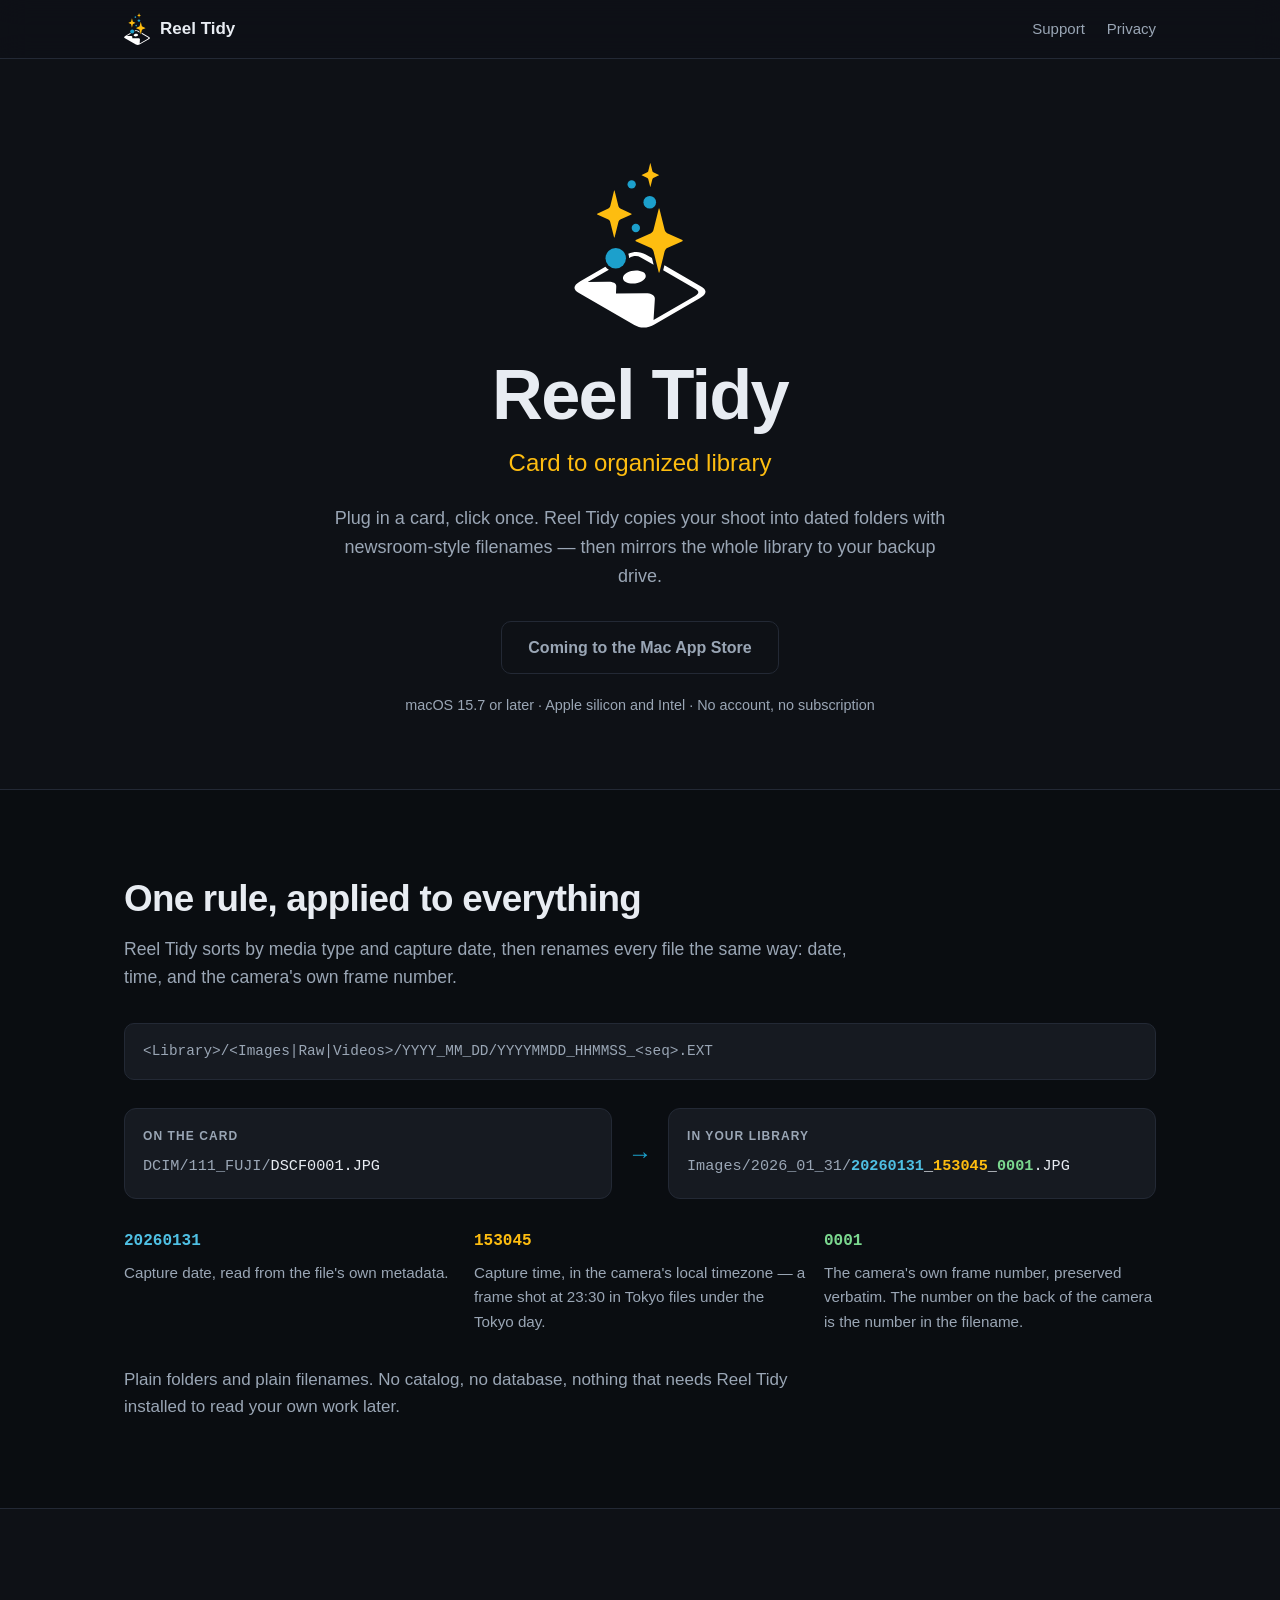
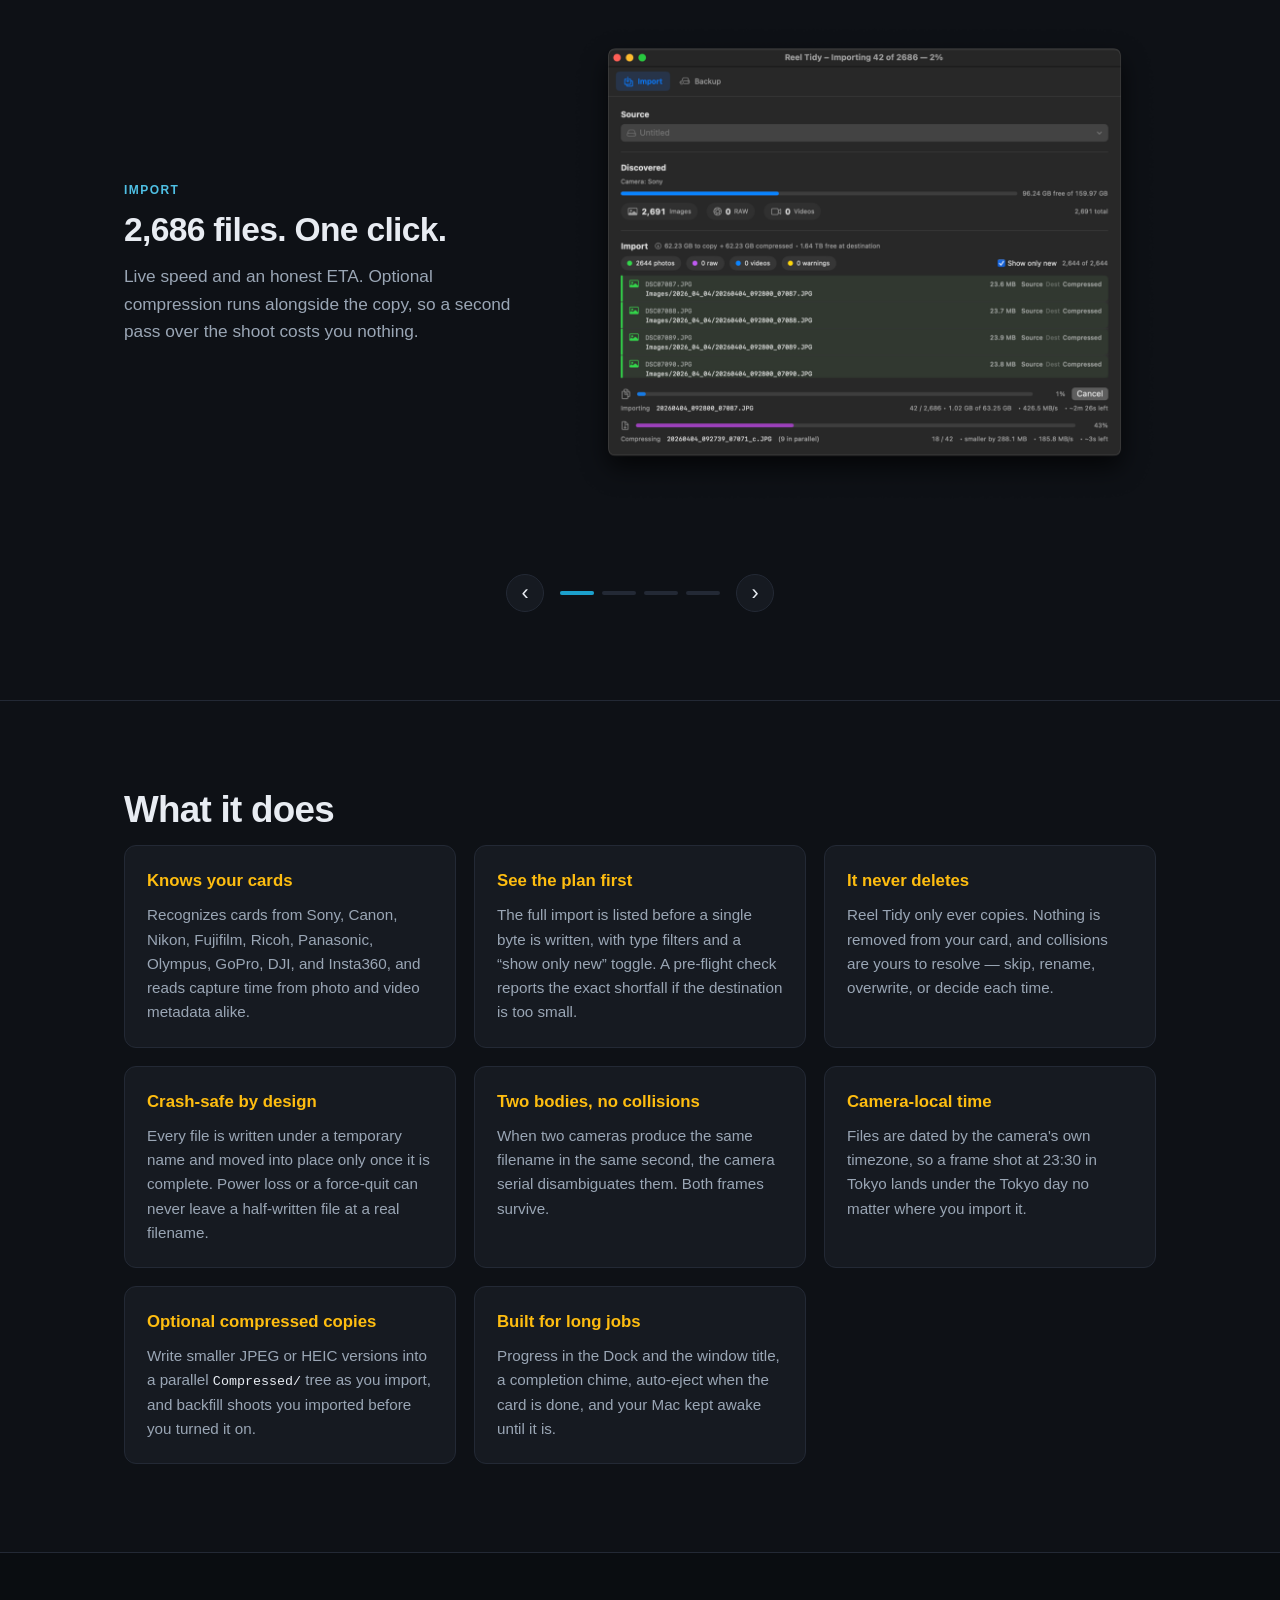
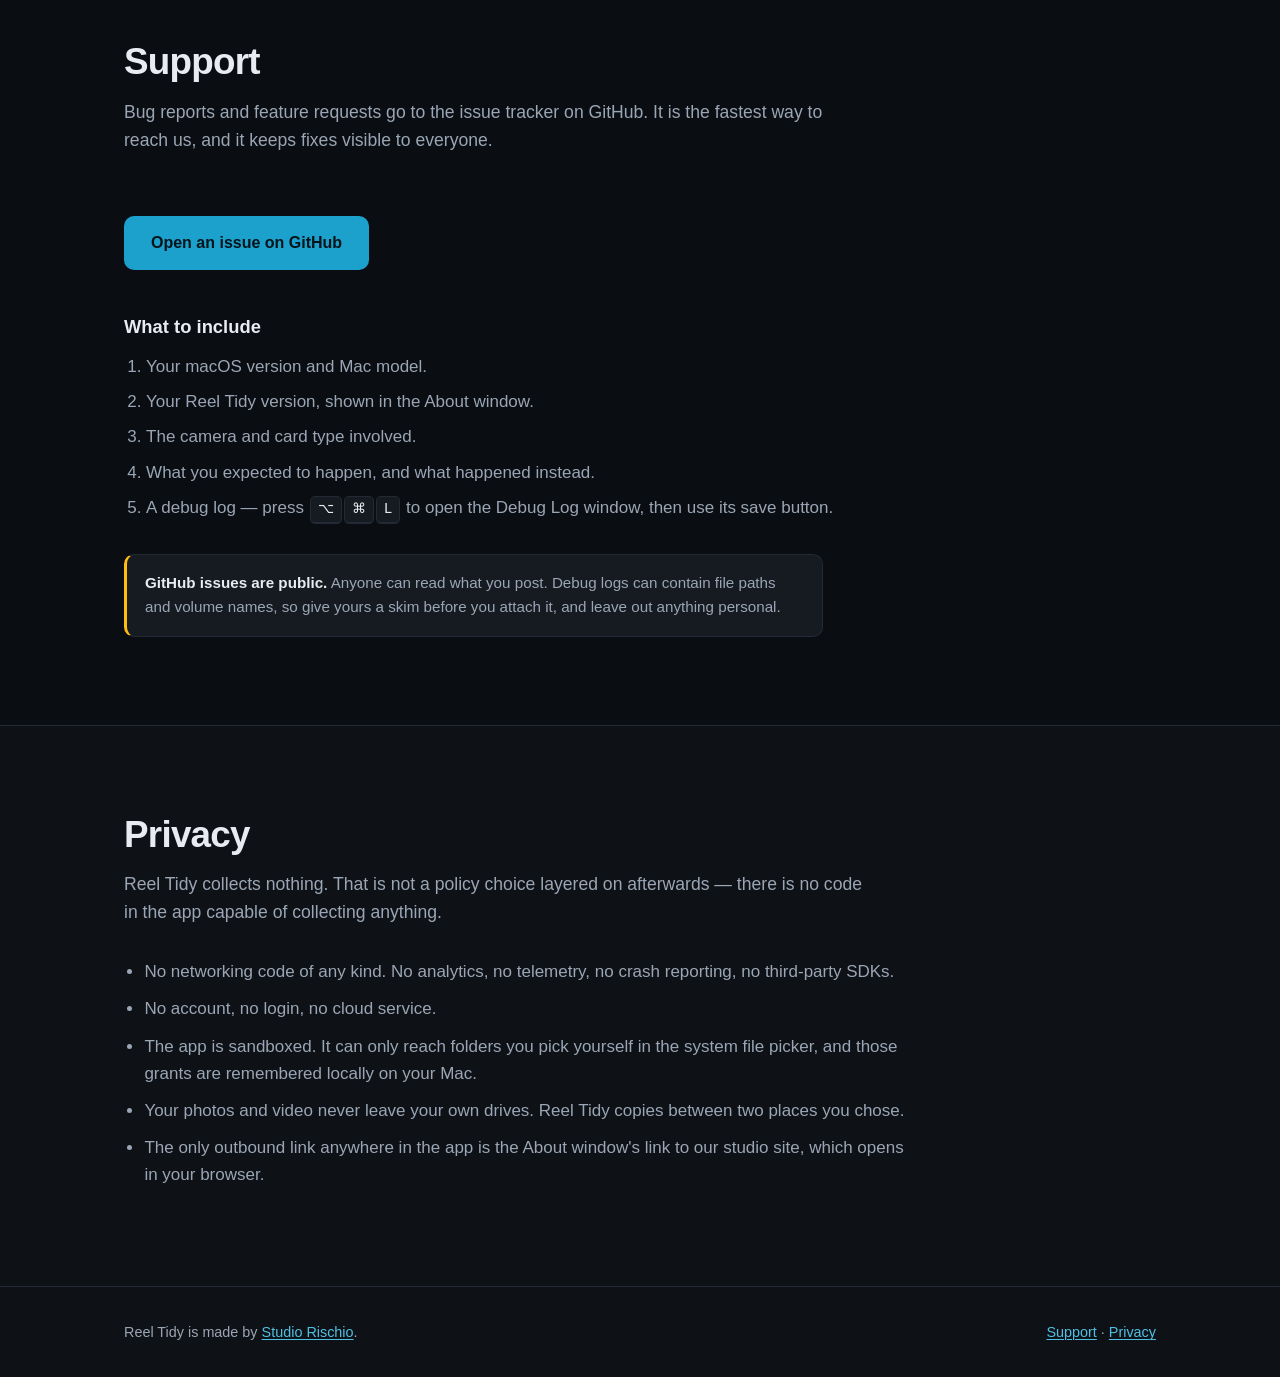
==== index.html @ 6b836a35 "init" ====
<!DOCTYPE html>
<html lang="en">
<head>
<meta charset="utf-8">
<meta name="viewport" content="width=device-width, initial-scale=1">
<meta name="color-scheme" content="dark">
<title>Reel Tidy — Card to organized library</title>
<meta name="description" content="Reel Tidy is a focused macOS importer for photographers and videographers. Plug in a card, click once, and your shoot lands in dated folders with newsroom-style filenames.">
<link rel="icon" href="assets/ReelTidy.svg" type="image/svg+xml">
<link rel="stylesheet" href="styles.css">
</head>
<body>

<a class="skip-link" href="#main">Skip to content</a>

<header class="site-header">
  <div class="wrap site-header__inner">
    <a class="brand" href="#main">
      <img class="brand__mark" src="assets/ReelTidy.svg" alt="" width="32" height="40">
      <span class="brand__name">Reel Tidy</span>
    </a>
    <nav aria-label="Primary">
      <a href="#support">Support</a>
      <a href="#privacy">Privacy</a>
    </nav>
  </div>
</header>

<main id="main">

  <section class="hero">
    <div class="wrap hero__inner">
      <img class="hero__mark" src="assets/ReelTidy.svg" alt="Reel Tidy app icon" width="132" height="165">
      <h1 class="hero__title">Reel Tidy</h1>
      <p class="hero__tagline">Card to organized library</p>
      <p class="hero__lede">
        Plug in a card, click once. Reel Tidy copies your shoot into dated folders with
        newsroom-style filenames — then mirrors the whole library to your backup drive.
      </p>

      <!-- TODO: app is not published yet. When the App Store URL is confirmed, replace this
           span with <a class="btn btn--primary" href="…">Download on the Mac App Store</a>. -->
      <p class="btn btn--pending" role="note">Coming to the Mac App Store</p>

      <p class="hero__meta">macOS 15.7 or later · Apple silicon and Intel · No account, no subscription</p>
    </div>
  </section>

  <section class="section section--rule" aria-labelledby="naming">
    <div class="wrap">
      <h2 id="naming">One rule, applied to everything</h2>
      <p class="section__lede">
        Reel Tidy sorts by media type and capture date, then renames every file the same way:
        date, time, and the camera's own frame number.
      </p>

      <p class="path">&lt;Library&gt;/&lt;Images|Raw|Videos&gt;/YYYY_MM_DD/YYYYMMDD_HHMMSS_&lt;seq&gt;.EXT</p>

      <div class="transform">
        <div class="transform__side">
          <h3 class="transform__label">On the card</h3>
          <p class="transform__value"><span class="dim">DCIM/111_FUJI/</span>DSCF0001.JPG</p>
        </div>
        <p class="transform__arrow" aria-hidden="true">→</p>
        <div class="transform__side">
          <h3 class="transform__label">In your library</h3>
          <p class="transform__value"><span class="dim">Images/2026_01_31/</span><b class="k-date">20260131</b>_<b class="k-time">153045</b>_<b class="k-seq">0001</b>.JPG</p>
        </div>
      </div>

      <dl class="legend">
        <div class="legend__item">
          <dt class="k-date">20260131</dt>
          <dd>Capture date, read from the file's own metadata.</dd>
        </div>
        <div class="legend__item">
          <dt class="k-time">153045</dt>
          <dd>Capture time, in the camera's local timezone — a frame shot at 23:30 in Tokyo files under the Tokyo day.</dd>
        </div>
        <div class="legend__item">
          <dt class="k-seq">0001</dt>
          <dd>The camera's own frame number, preserved verbatim. The number on the back of the camera is the number in the filename.</dd>
        </div>
      </dl>

      <p class="section__note">
        Plain folders and plain filenames. No catalog, no database, nothing that needs
        Reel Tidy installed to read your own work later.
      </p>
    </div>
  </section>

  <section class="section" aria-labelledby="shots">
    <h2 id="shots" class="visually-hidden">A look at Reel Tidy</h2>
    <div class="wrap">

      <!-- Without JS this stays a plain stacked list of all four; carousel.js adds
           the .is-ready class, which switches it to one-at-a-time and shows controls. -->
      <div class="carousel" data-carousel role="region"
           aria-roledescription="carousel" aria-label="A look at Reel Tidy">

        <div class="carousel__viewport" data-carousel-track id="tour-slides">

          <div class="carousel__slide" role="group" aria-roledescription="slide" aria-label="1 of 4">
            <div class="carousel__text">
              <p class="carousel__eyebrow">Import</p>
              <h3>2,686 files. One click.</h3>
              <p class="carousel__sub">Live speed and an honest ETA. Optional compression runs alongside the copy, so a second pass over the shoot costs you nothing.</p>
            </div>
            <div class="carousel__media">
              <img src="assets/screenshots/import-progress.png" width="1200" height="982"
                   alt="An import in progress. The window title reads &quot;Reel Tidy — Importing 42 of 2686&quot;. Each JPEG is listed beside the dated path it is being copied to, with a progress bar reporting 426.5 MB/s and about 2 minutes 26 seconds left, and a second bar showing compression running in parallel.">
            </div>
          </div>

          <div class="carousel__slide" role="group" aria-roledescription="slide" aria-label="2 of 4">
            <div class="carousel__text">
              <p class="carousel__eyebrow">Your library</p>
              <h3>Finder Friendly Results</h3>
              <p class="carousel__sub">Images, Raw, and Videos, split by capture date. Plain folders any app can read — and that you can still read in ten years without us.</p>
            </div>
            <div class="carousel__media">
              <img src="assets/screenshots/finder-library.png" width="1200" height="1094" loading="lazy"
                   alt="A Finder window showing the resulting library: top-level Videos and Images folders, with Images expanded into date folders such as 2026_04_04 and 2026_03_21, each holding files named like 20260321_112143_07043.JPG.">
            </div>
          </div>

          <div class="carousel__slide" role="group" aria-roledescription="slide" aria-label="3 of 4">
            <div class="carousel__text">
              <p class="carousel__eyebrow">Sources</p>
              <h3>Any Card Any Drive</h3>
              <p class="carousel__sub">SD, CFexpress, USB, or any folder on disk. You choose the source, Reel Tidy scans it and shows you the plan before it writes anything.</p>
            </div>
            <div class="carousel__media">
              <img src="assets/screenshots/source-picker.png" width="1200" height="1096" loading="lazy"
                   alt="The source picker open, listing connected external volumes alongside options to select any folder or browse all mounted volumes.">
            </div>
          </div>

          <div class="carousel__slide" role="group" aria-roledescription="slide" aria-label="4 of 4">
            <div class="carousel__text">
              <p class="carousel__eyebrow">Backup</p>
              <h3>Backing Up Simplified</h3>
              <p class="carousel__sub">Mirror the library to another drive. No backup software, no hassle — and every re-run skips what is already there.</p>
            </div>
            <div class="carousel__media">
              <img src="assets/screenshots/backup-plan.png" width="1200" height="1096" loading="lazy"
                   alt="The Backup tab midway through a run, backing up 114,758 of 122,415 files at 137 MB/s. A counter shows 12,161 files still to copy against 110,254 already synced from previous runs.">
            </div>
          </div>

        </div>

        <div class="carousel__controls" data-carousel-controls hidden>
          <button type="button" class="carousel__arrow" data-carousel-prev
                  aria-controls="tour-slides" aria-label="Previous slide">
            <span aria-hidden="true">&#8249;</span>
          </button>

          <div class="carousel__dots" data-carousel-dots></div>

          <button type="button" class="carousel__arrow" data-carousel-next
                  aria-controls="tour-slides" aria-label="Next slide">
            <span aria-hidden="true">&#8250;</span>
          </button>
        </div>

      </div>

    </div>
  </section>

  <section class="section" aria-labelledby="features">
    <div class="wrap">
      <h2 id="features">What it does</h2>
      <ul class="cards">
        <li class="card">
          <h3>Knows your cards</h3>
          <p>Recognizes cards from Sony, Canon, Nikon, Fujifilm, Ricoh, Panasonic, Olympus, GoPro, DJI, and Insta360, and reads capture time from photo and video metadata alike.</p>
        </li>
        <li class="card">
          <h3>See the plan first</h3>
          <p>The full import is listed before a single byte is written, with type filters and a “show only new” toggle. A pre-flight check reports the exact shortfall if the destination is too small.</p>
        </li>
        <li class="card">
          <h3>It never deletes</h3>
          <p>Reel Tidy only ever copies. Nothing is removed from your card, and collisions are yours to resolve — skip, rename, overwrite, or decide each time.</p>
        </li>
        <li class="card">
          <h3>Crash-safe by design</h3>
          <p>Every file is written under a temporary name and moved into place only once it is complete. Power loss or a force-quit can never leave a half-written file at a real filename.</p>
        </li>
        <li class="card">
          <h3>Two bodies, no collisions</h3>
          <p>When two cameras produce the same filename in the same second, the camera serial disambiguates them. Both frames survive.</p>
        </li>
        <li class="card">
          <h3>Camera-local time</h3>
          <p>Files are dated by the camera's own timezone, so a frame shot at 23:30 in Tokyo lands under the Tokyo day no matter where you import it.</p>
        </li>
        <li class="card">
          <h3>Optional compressed copies</h3>
          <p>Write smaller JPEG or HEIC versions into a parallel <code>Compressed/</code> tree as you import, and backfill shoots you imported before you turned it on.</p>
        </li>
        <li class="card">
          <h3>Built for long jobs</h3>
          <p>Progress in the Dock and the window title, a completion chime, auto-eject when the card is done, and your Mac kept awake until it is.</p>
        </li>
      </ul>
    </div>
  </section>

  <section class="section section--support" id="support" aria-labelledby="support-h">
    <div class="wrap">
      <h2 id="support-h">Support</h2>
      <p class="section__lede">
        Bug reports and feature requests go to the issue tracker on GitHub. It is the fastest
        way to reach us, and it keeps fixes visible to everyone.
      </p>

      <p>
        <a class="btn btn--primary" href="https://github.com/studio-rischio/Reel-Tidy-Support/issues">
          Open an issue on GitHub
        </a>
      </p>

      <h3>What to include</h3>
      <ol class="checklist">
        <li>Your macOS version and Mac model.</li>
        <li>Your Reel Tidy version, shown in the About window.</li>
        <li>The camera and card type involved.</li>
        <li>What you expected to happen, and what happened instead.</li>
        <li>A debug log — press <kbd>⌥</kbd><kbd>⌘</kbd><kbd>L</kbd> to open the Debug Log window, then use its save button.</li>
      </ol>

      <p class="callout">
        <strong>GitHub issues are public.</strong> Anyone can read what you post. Debug logs can
        contain file paths and volume names, so give yours a skim before you attach it, and leave
        out anything personal.
      </p>
    </div>
  </section>

  <section class="section" id="privacy" aria-labelledby="privacy-h">
    <div class="wrap">
      <h2 id="privacy-h">Privacy</h2>
      <p class="section__lede">
        Reel Tidy collects nothing. That is not a policy choice layered on afterwards — there is
        no code in the app capable of collecting anything.
      </p>
      <ul class="plain-list">
        <li>No networking code of any kind. No analytics, no telemetry, no crash reporting, no third-party SDKs.</li>
        <li>No account, no login, no cloud service.</li>
        <li>The app is sandboxed. It can only reach folders you pick yourself in the system file picker, and those grants are remembered locally on your Mac.</li>
        <li>Your photos and video never leave your own drives. Reel Tidy copies between two places you chose.</li>
        <li>The only outbound link anywhere in the app is the About window's link to our studio site, which opens in your browser.</li>
      </ul>
    </div>
  </section>

</main>

<footer class="site-footer">
  <div class="wrap site-footer__inner">
    <p>Reel Tidy is made by <a href="https://rischio.studio/">Studio Rischio</a>.</p>
    <p><a href="https://github.com/studio-rischio/Reel-Tidy-Support/issues">Support</a> · <a href="#privacy">Privacy</a></p>
  </div>
</footer>

<script src="carousel.js"></script>
</body>
</html>
---- styles.css ----
/* Reel Tidy support site
   Brand colors are taken from the app icon artwork: cyan #1CA0CC, yellow #FEBD10.
   The page is dark on purpose — the app UI is dark and the screenshots sit better on it. */

:root {
  --bg:          #0E1116;
  --bg-raised:   #161A21;
  --bg-sunken:   #0A0D11;
  --line:        #232935;
  --text:        #E8ECF2;
  --text-dim:    #9AA6B5;
  --cyan:        #1CA0CC;
  --cyan-bright: #4FC0E4;
  --yellow:      #FEBD10;
  --wrap:        1080px;
  --font: -apple-system, BlinkMacSystemFont, "SF Pro Text", "Helvetica Neue", sans-serif;
  --mono: ui-monospace, SFMono-Regular, "SF Mono", Menlo, Consolas, monospace;
}

*, *::before, *::after { box-sizing: border-box; }

html { -webkit-text-size-adjust: 100%; }

body {
  margin: 0;
  background: var(--bg);
  color: var(--text);
  font-family: var(--font);
  font-size: 17px;
  line-height: 1.6;
  -webkit-font-smoothing: antialiased;
}

img { max-width: 100%; height: auto; display: block; }

a { color: var(--cyan-bright); text-decoration-thickness: 1px; text-underline-offset: 2px; }
a:hover { color: var(--yellow); }

:focus-visible {
  outline: 2px solid var(--yellow);
  outline-offset: 3px;
  border-radius: 2px;
}

code, kbd, .path, .transform__value, .legend dt {
  font-family: var(--mono);
}

.wrap {
  width: 100%;
  max-width: var(--wrap);
  margin-inline: auto;
  padding-inline: 24px;
}

.visually-hidden {
  position: absolute;
  width: 1px; height: 1px;
  margin: -1px; padding: 0; border: 0;
  clip-path: inset(50%);
  overflow: hidden;
  white-space: nowrap;
}

.skip-link {
  position: absolute;
  left: 12px; top: -60px;
  z-index: 10;
  padding: 10px 16px;
  background: var(--bg-raised);
  border: 1px solid var(--line);
  border-radius: 8px;
  transition: top .15s ease;
}
.skip-link:focus { top: 12px; }

/* ---------- header ---------- */

.site-header {
  position: sticky;
  top: 0;
  z-index: 5;
  background: rgba(14, 17, 22, .82);
  backdrop-filter: saturate(180%) blur(14px);
  border-bottom: 1px solid var(--line);
}

.site-header__inner {
  display: flex;
  align-items: center;
  justify-content: space-between;
  gap: 16px;
  min-height: 58px;
}

.brand {
  display: inline-flex;
  align-items: center;
  gap: 10px;
  color: var(--text);
  text-decoration: none;
  font-weight: 600;
}
.brand__mark { width: 26px; height: auto; }

.site-header nav { display: flex; gap: 22px; font-size: 15px; }
.site-header nav a { color: var(--text-dim); text-decoration: none; }
.site-header nav a:hover { color: var(--yellow); }

/* ---------- hero ---------- */

.hero {
  padding: clamp(56px, 10vw, 104px) 0 clamp(40px, 7vw, 72px);
  text-align: center;
  background:
    radial-gradient(closest-side at 50% 0%, rgba(28, 160, 204, .16), transparent 70%);
}

.hero__mark {
  width: clamp(96px, 16vw, 132px);
  margin: 0 auto clamp(20px, 4vw, 30px);
}

.hero__title {
  margin: 0;
  font-size: clamp(2.6rem, 8vw, 4.4rem);
  line-height: 1.05;
  letter-spacing: -.025em;
  font-weight: 700;
}

.hero__tagline {
  margin: 12px 0 0;
  font-size: clamp(1.15rem, 3.4vw, 1.5rem);
  color: var(--yellow);
  font-weight: 500;
}

.hero__lede {
  max-width: 34em;
  margin: 22px auto 0;
  color: var(--text-dim);
  font-size: clamp(1rem, 2.4vw, 1.125rem);
}

.hero__meta {
  margin: 20px 0 0;
  font-size: .9rem;
  color: var(--text-dim);
}

/* ---------- buttons ---------- */

.btn {
  display: inline-block;
  margin: 30px 0 0;
  padding: 13px 26px;
  border-radius: 10px;
  font-size: 1rem;
  font-weight: 600;
  text-decoration: none;
  border: 1px solid transparent;
}

.btn--primary {
  background: var(--cyan);
  color: #04141B;
}
.btn--primary:hover {
  background: var(--cyan-bright);
  color: #04141B;
}

/* The app is not on the store yet — this state is deliberately not a link. */
.btn--pending {
  background: transparent;
  border-color: var(--line);
  color: var(--text-dim);
  cursor: default;
}

/* ---------- sections ---------- */

.section {
  padding: clamp(48px, 8vw, 88px) 0;
  border-top: 1px solid var(--line);
}

.section--rule { background: var(--bg-sunken); }
.section--support { background: var(--bg-sunken); }

.section h2 {
  margin: 0 0 14px;
  font-size: clamp(1.6rem, 4.6vw, 2.3rem);
  letter-spacing: -.02em;
  line-height: 1.15;
}

.section__lede {
  max-width: 42em;
  margin: 0 0 32px;
  color: var(--text-dim);
  font-size: clamp(1rem, 2.4vw, 1.1rem);
}

.section__note {
  max-width: 42em;
  margin: 32px 0 0;
  color: var(--text-dim);
}

/* ---------- the naming rule ---------- */

.path {
  margin: 0 0 28px;
  padding: 16px 18px;
  background: var(--bg-raised);
  border: 1px solid var(--line);
  border-radius: 10px;
  color: var(--text-dim);
  font-size: .9rem;
  overflow-x: auto;
  white-space: nowrap;
}

.transform {
  display: grid;
  gap: 16px;
  align-items: center;
  grid-template-columns: 1fr auto 1fr;
}

.transform__side {
  padding: 18px;
  background: var(--bg-raised);
  border: 1px solid var(--line);
  border-radius: 12px;
  min-width: 0;
}

.transform__label {
  margin: 0 0 8px;
  font-size: .75rem;
  font-weight: 600;
  letter-spacing: .09em;
  text-transform: uppercase;
  color: var(--text-dim);
}

.transform__value {
  margin: 0;
  font-size: .95rem;
  overflow-x: auto;
  white-space: nowrap;
  padding-bottom: 2px;
}

.transform__value .dim { color: var(--text-dim); }
.transform__value b { font-weight: 600; }

.transform__arrow {
  margin: 0;
  font-size: 1.5rem;
  color: var(--cyan);
}

.k-date { color: var(--cyan-bright); }
.k-time { color: var(--yellow); }
.k-seq  { color: #7BD88F; }

.legend {
  margin: 30px 0 0;
  display: grid;
  gap: 18px;
  grid-template-columns: repeat(auto-fit, minmax(240px, 1fr));
}

.legend__item { margin: 0; }

.legend dt {
  margin: 0 0 6px;
  font-size: 1rem;
  font-weight: 600;
}

.legend dd {
  margin: 0;
  color: var(--text-dim);
  font-size: .95rem;
}

/* ---------- screenshot carousel ----------
   Bare app windows on transparency, each carrying its own drop shadow. Do not add
   a border-radius or box-shadow here: the radius would clip the baked-in shadow and
   a box-shadow would trace the transparent bounding box instead of the window. */

/* Slides sit stacked in normal flow until carousel.js marks the carousel ready.
   That way a blocked script still shows all four. */

.carousel__slide + .carousel__slide { margin-top: clamp(48px, 8vw, 96px); }

.carousel__slide {
  display: grid;
  grid-template-columns: 0.8fr 1.2fr;
  align-items: center;
  gap: clamp(20px, 5vw, 60px);
}

.carousel__eyebrow {
  margin: 0 0 10px;
  font-size: .75rem;
  font-weight: 600;
  letter-spacing: .12em;
  text-transform: uppercase;
  color: var(--cyan-bright);
}

.carousel__text h3 {
  margin: 0 0 14px;
  font-size: clamp(1.5rem, 4vw, 2.1rem);
  line-height: 1.15;
  letter-spacing: -.02em;
}

.carousel__sub {
  margin: 0;
  max-width: 32em;
  color: var(--text-dim);
  font-size: clamp(1rem, 2.4vw, 1.08rem);
}

.carousel__media img { width: 100%; }

/* ---- enhanced: one slide at a time ---- */

/* All slides share one grid cell, so the viewport is as tall as the tallest of
   them and nothing shifts as they change. */
.carousel.is-ready .carousel__viewport { display: grid; }

.carousel.is-ready .carousel__slide {
  grid-area: 1 / 1;
  margin: 0;
  opacity: 0;
  visibility: hidden;                    /* also keeps inactive slides out of tab order */
  transform: translateY(8px);
  transition: opacity .55s ease, transform .55s ease, visibility .55s;
}

.carousel.is-ready .carousel__slide.is-active {
  opacity: 1;
  visibility: visible;
  transform: none;
}

/* ---- controls ---- */

.carousel__controls {
  display: flex;
  align-items: center;
  justify-content: center;
  gap: 10px;
  margin-top: clamp(28px, 5vw, 44px);
}

.carousel__arrow {
  display: inline-flex;
  align-items: center;
  justify-content: center;
  width: 38px;
  height: 38px;
  padding: 0;
  background: var(--bg-raised);
  border: 1px solid var(--line);
  border-radius: 50%;
  color: var(--text);
  font-size: 1.35rem;
  line-height: 1;
  cursor: pointer;
  transition: border-color .15s ease, color .15s ease;
}

.carousel__arrow:hover {
  border-color: var(--cyan);
  color: var(--cyan-bright);
}

.carousel__dots {
  display: flex;
  align-items: center;
  gap: 8px;
  margin: 0 6px;
}

.carousel__dot {
  position: relative;
  width: 34px;
  height: 4px;
  padding: 0;
  background: var(--line);
  border: 0;
  border-radius: 2px;
  cursor: pointer;
  transition: background .2s ease;
}

/* Bigger invisible hit area — the visible bar is deliberately thin.
   Do not add overflow:hidden to the dot; it would clip this. */
.carousel__dot::before {
  content: "";
  position: absolute;
  inset: -12px -4px;
}

.carousel__dot:hover { background: var(--text-dim); }
.carousel__dot.is-active { background: rgba(28, 160, 204, .35); }

/* Fills across one interval, so it is visible that the thing advances on its own.
   The 5s duration below must match INTERVAL in carousel.js. */
.carousel__dot::after {
  content: "";
  position: absolute;
  inset: 0;
  width: 0;
  background: var(--cyan);
  border-radius: 2px;
}

.carousel__dot.is-active::after { width: 100%; }

.carousel__dot.is-timing::after {
  width: 0;
  animation: dot-fill 5s linear forwards;
}

@keyframes dot-fill {
  from { width: 0; }
  to   { width: 100%; }
}

/* ---------- feature cards ---------- */

.cards {
  list-style: none;
  margin: 0;
  padding: 0;
  display: grid;
  gap: 18px;
  grid-template-columns: repeat(auto-fit, minmax(270px, 1fr));
}

.card {
  padding: 22px;
  background: var(--bg-raised);
  border: 1px solid var(--line);
  border-radius: 12px;
}

.card h3 {
  margin: 0 0 8px;
  font-size: 1.05rem;
  color: var(--yellow);
}

.card p {
  margin: 0;
  color: var(--text-dim);
  font-size: .95rem;
}

.card code {
  font-size: .88em;
  color: var(--text);
}

/* ---------- support ---------- */

.section--support h3 {
  margin: 42px 0 12px;
  font-size: 1.15rem;
}

.checklist {
  max-width: 42em;
  margin: 0;
  padding-left: 1.3em;
  color: var(--text-dim);
}
.checklist li { margin-bottom: 8px; }

kbd {
  display: inline-block;
  padding: 1px 7px;
  margin: 0 1px;
  background: var(--bg-raised);
  border: 1px solid var(--line);
  border-bottom-width: 2px;
  border-radius: 5px;
  font-size: .85em;
  color: var(--text);
}

.callout {
  max-width: 46em;
  margin: 30px 0 0;
  padding: 16px 18px;
  background: var(--bg-raised);
  border: 1px solid var(--line);
  border-left: 3px solid var(--yellow);
  border-radius: 10px;
  color: var(--text-dim);
  font-size: .95rem;
}
.callout strong { color: var(--text); }

/* ---------- privacy ---------- */

.plain-list {
  max-width: 46em;
  margin: 0;
  padding-left: 1.2em;
  color: var(--text-dim);
}
.plain-list li { margin-bottom: 10px; }

/* ---------- footer ---------- */

.site-footer {
  padding: 34px 0;
  border-top: 1px solid var(--line);
  color: var(--text-dim);
  font-size: .9rem;
}

.site-footer__inner {
  display: flex;
  flex-wrap: wrap;
  gap: 10px 28px;
  justify-content: space-between;
}
.site-footer p { margin: 0; }

/* ---------- narrow screens ---------- */

@media (max-width: 780px) {
  /* Stack each slide, text above its window. */
  .carousel__slide { grid-template-columns: 1fr; }
  .carousel.is-ready .carousel__slide { align-content: start; }
}

@media (max-width: 640px) {
  body { font-size: 16px; }

  .transform { grid-template-columns: 1fr; }
  .transform__arrow { transform: rotate(90deg); justify-self: center; }

  .site-header nav { gap: 16px; }
}

@media (prefers-reduced-motion: reduce) {
  * { transition: none !important; animation: none !important; }
}
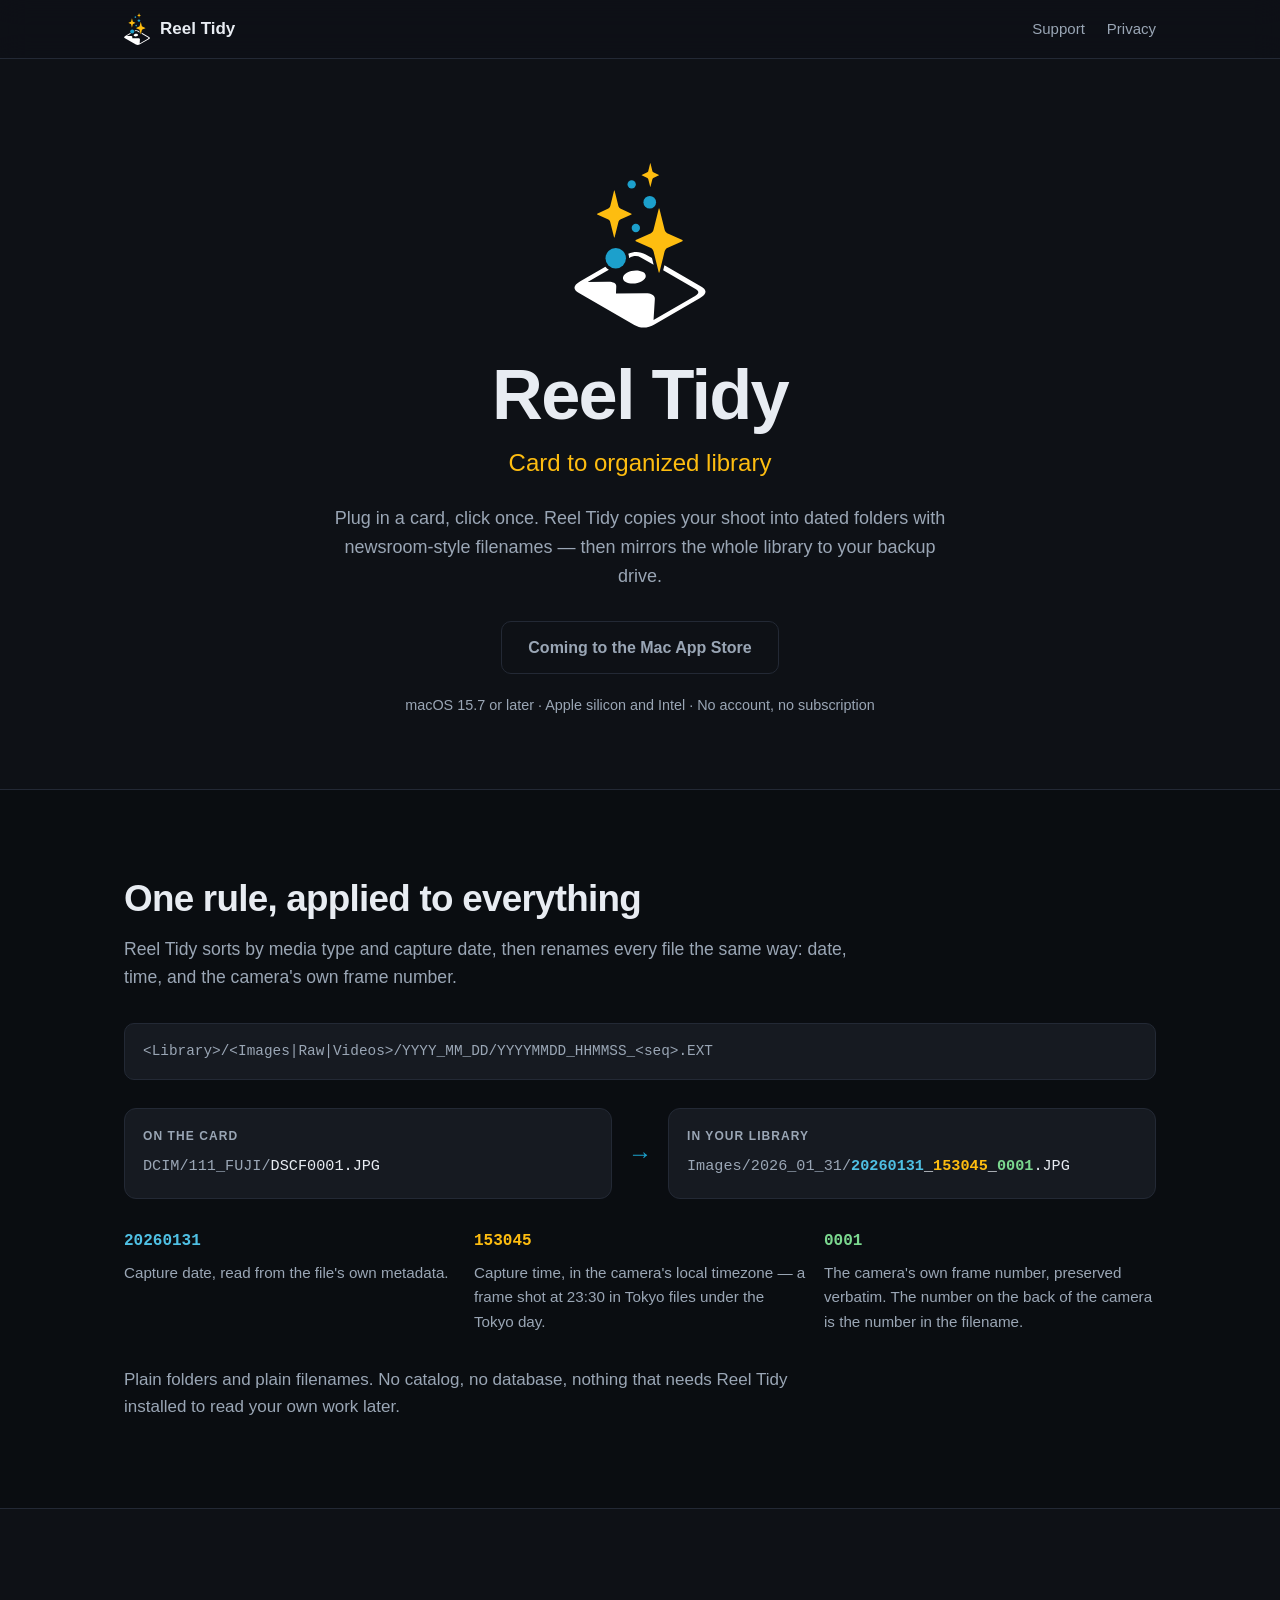
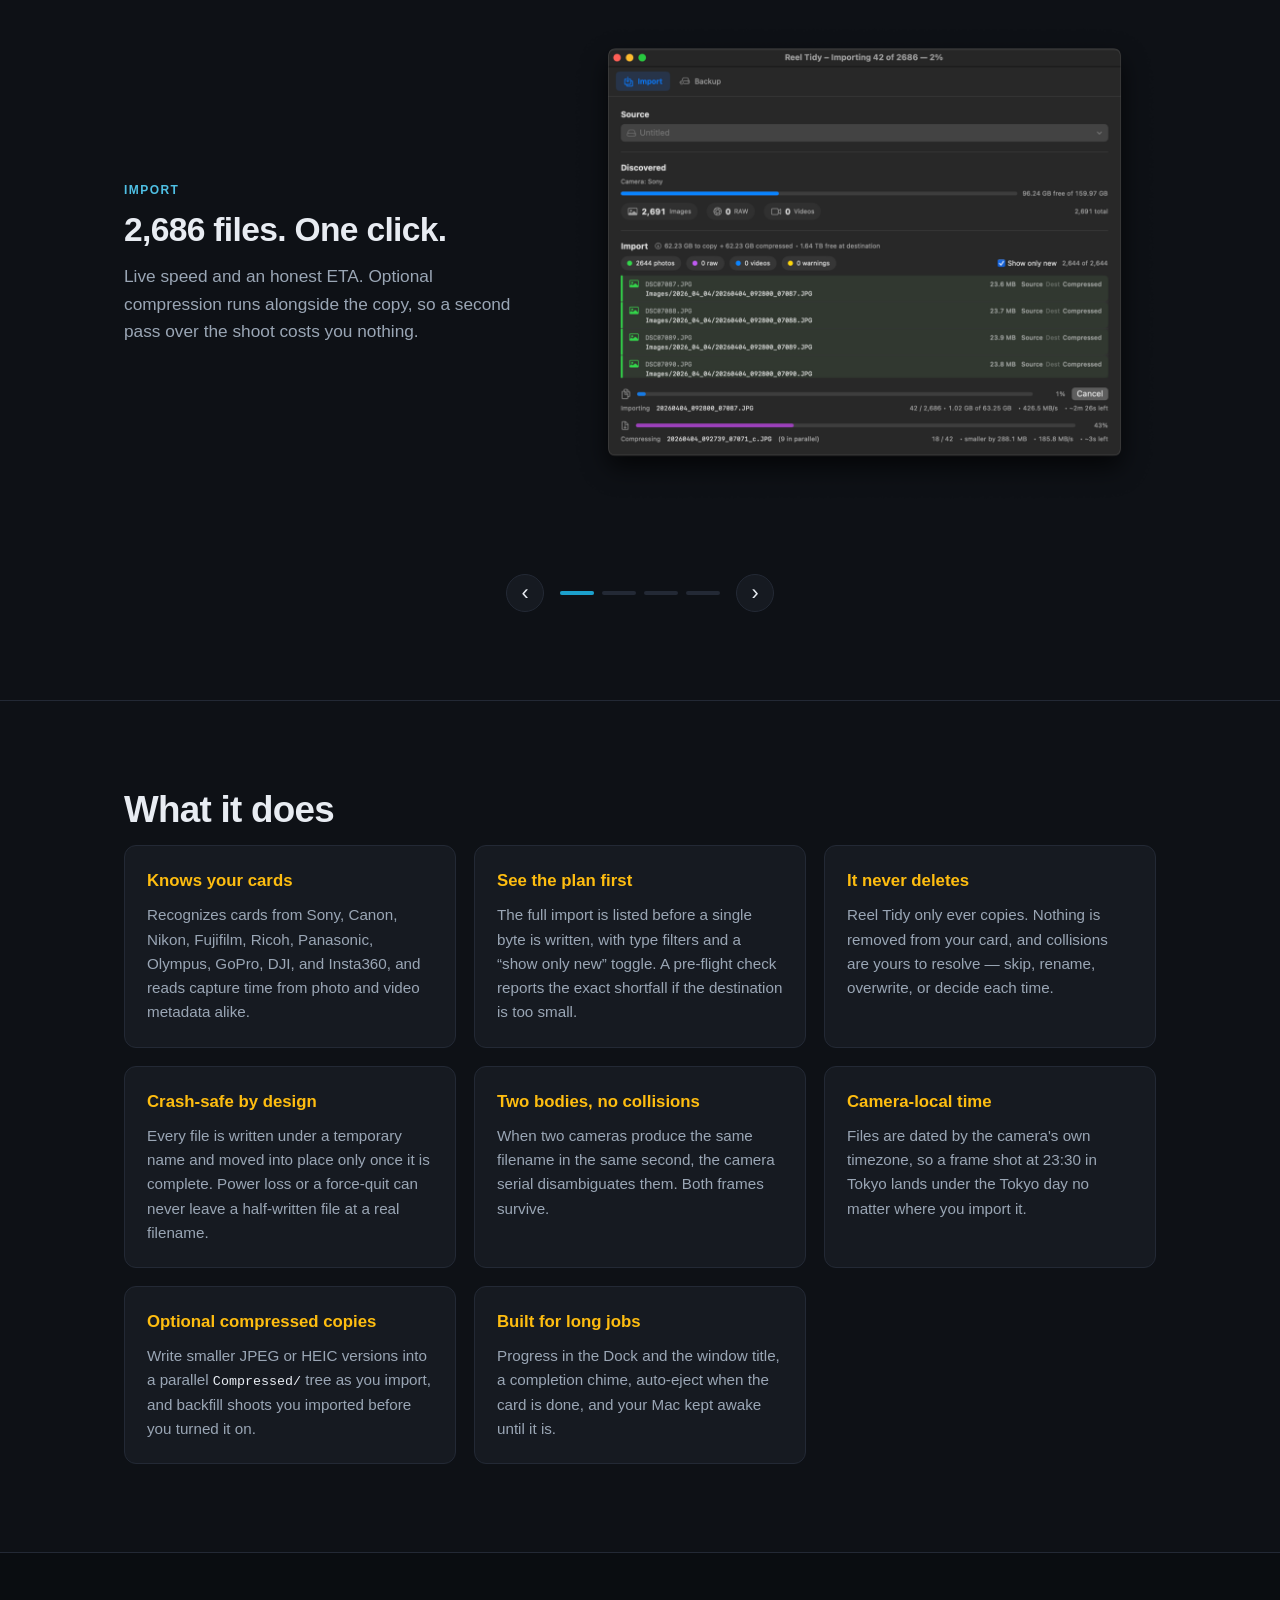
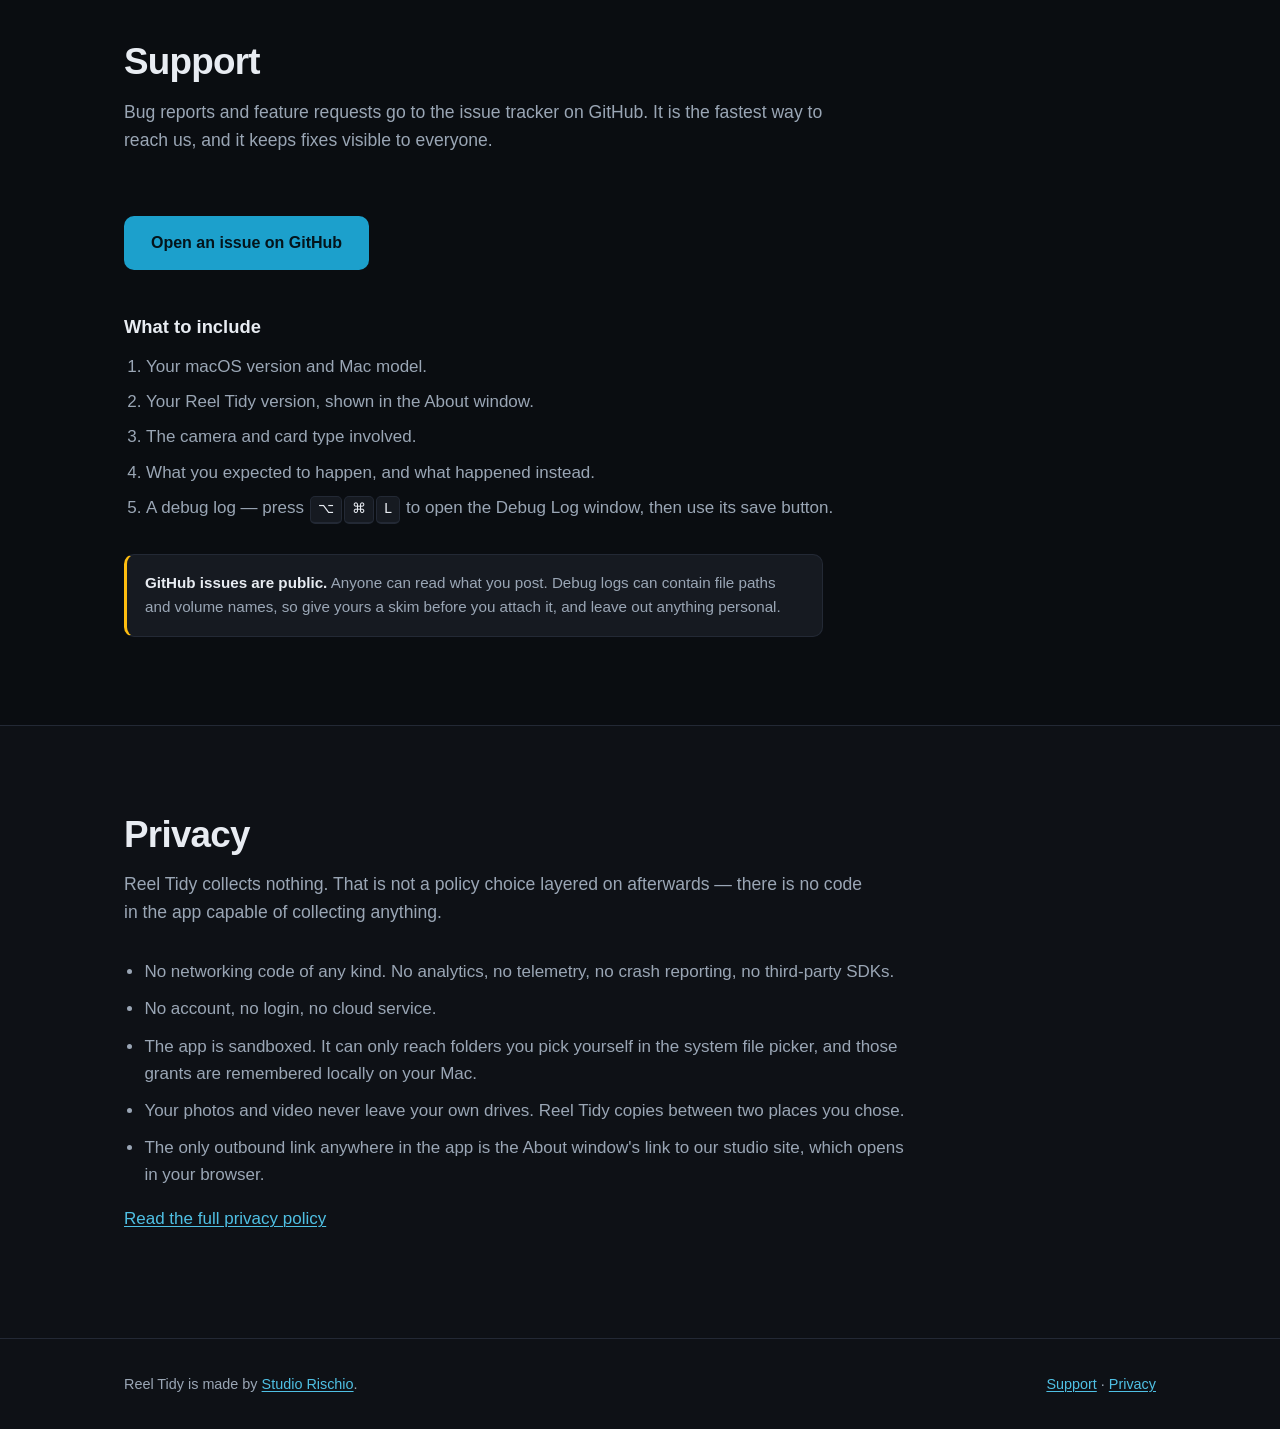
==== commit 3fe1f8e8: "added privacy policy" ====
--- a/index.html
+++ b/index.html
@@ -21,7 +21,7 @@
     </a>
     <nav aria-label="Primary">
       <a href="#support">Support</a>
-      <a href="#privacy">Privacy</a>
+      <a href="privacy.html">Privacy</a>
     </nav>
   </div>
 </header>
@@ -255,6 +255,7 @@
         <li>Your photos and video never leave your own drives. Reel Tidy copies between two places you chose.</li>
         <li>The only outbound link anywhere in the app is the About window's link to our studio site, which opens in your browser.</li>
       </ul>
+      <p><a href="privacy.html">Read the full privacy policy</a></p>
     </div>
   </section>
 
@@ -263,7 +264,7 @@
 <footer class="site-footer">
   <div class="wrap site-footer__inner">
     <p>Reel Tidy is made by <a href="https://rischio.studio/">Studio Rischio</a>.</p>
-    <p><a href="https://github.com/studio-rischio/Reel-Tidy-Support/issues">Support</a> · <a href="#privacy">Privacy</a></p>
+    <p><a href="https://github.com/studio-rischio/Reel-Tidy-Support/issues">Support</a> · <a href="privacy.html">Privacy</a></p>
   </div>
 </footer>
 
--- a/styles.css
+++ b/styles.css
@@ -522,6 +522,47 @@
 }
 .plain-list li { margin-bottom: 10px; }
 
+/* ---------- prose pages (privacy policy, and anything like it) ---------- */
+
+.doc { border-top: 0; }
+
+.doc .wrap { max-width: 760px; }
+
+.doc h1 {
+  margin: 0 0 12px;
+  font-size: clamp(2rem, 6vw, 2.9rem);
+  letter-spacing: -.025em;
+  line-height: 1.1;
+}
+
+.doc__meta {
+  margin: 0 0 34px;
+  color: var(--text-dim);
+  font-size: .9rem;
+}
+
+.doc__lede {
+  margin: 0 0 8px;
+  font-size: clamp(1.05rem, 2.6vw, 1.2rem);
+  color: var(--text);
+}
+
+.doc h2 {
+  margin: 44px 0 12px;
+  font-size: clamp(1.25rem, 3.4vw, 1.5rem);
+  letter-spacing: -.015em;
+  color: var(--yellow);
+}
+
+.doc p {
+  margin: 0 0 16px;
+  color: var(--text-dim);
+}
+
+.doc .plain-list { margin-bottom: 16px; }
+
+.doc .callout { margin: 20px 0 16px; }
+
 /* ---------- footer ---------- */
 
 .site-footer {
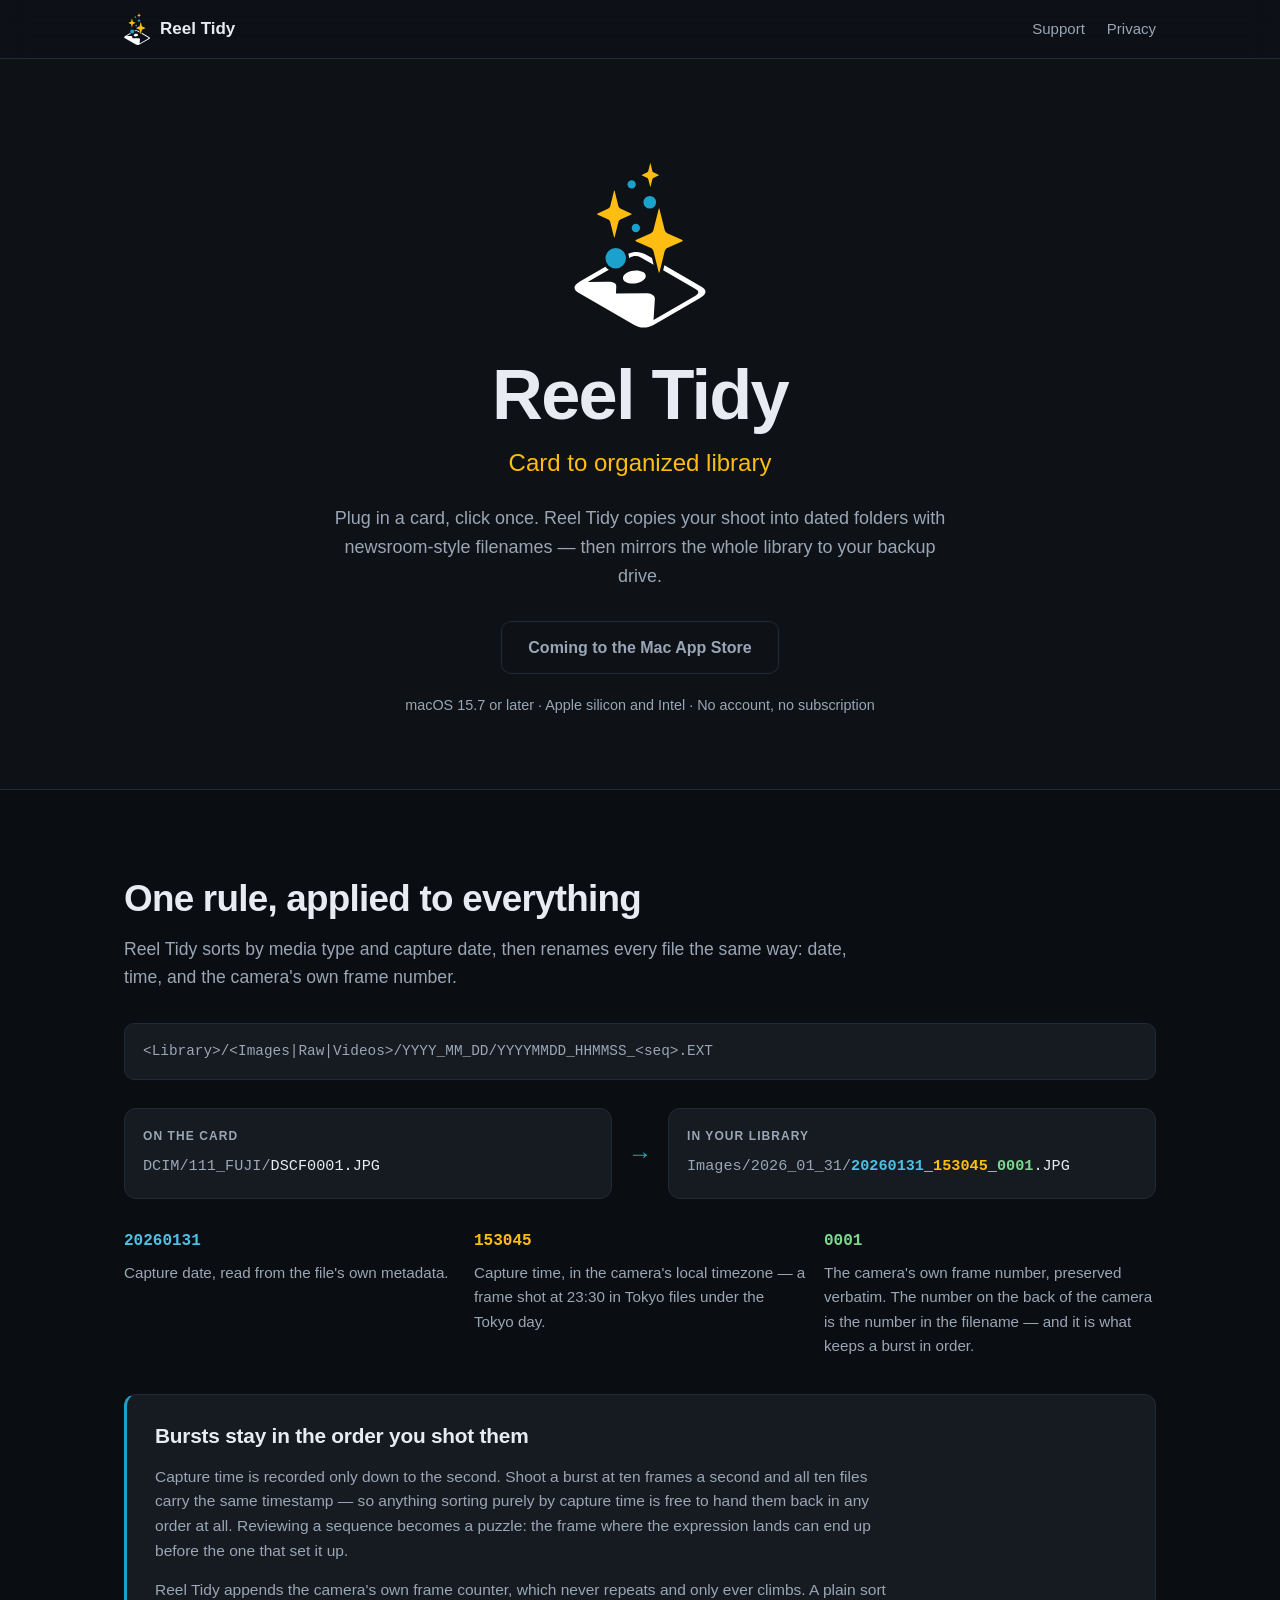
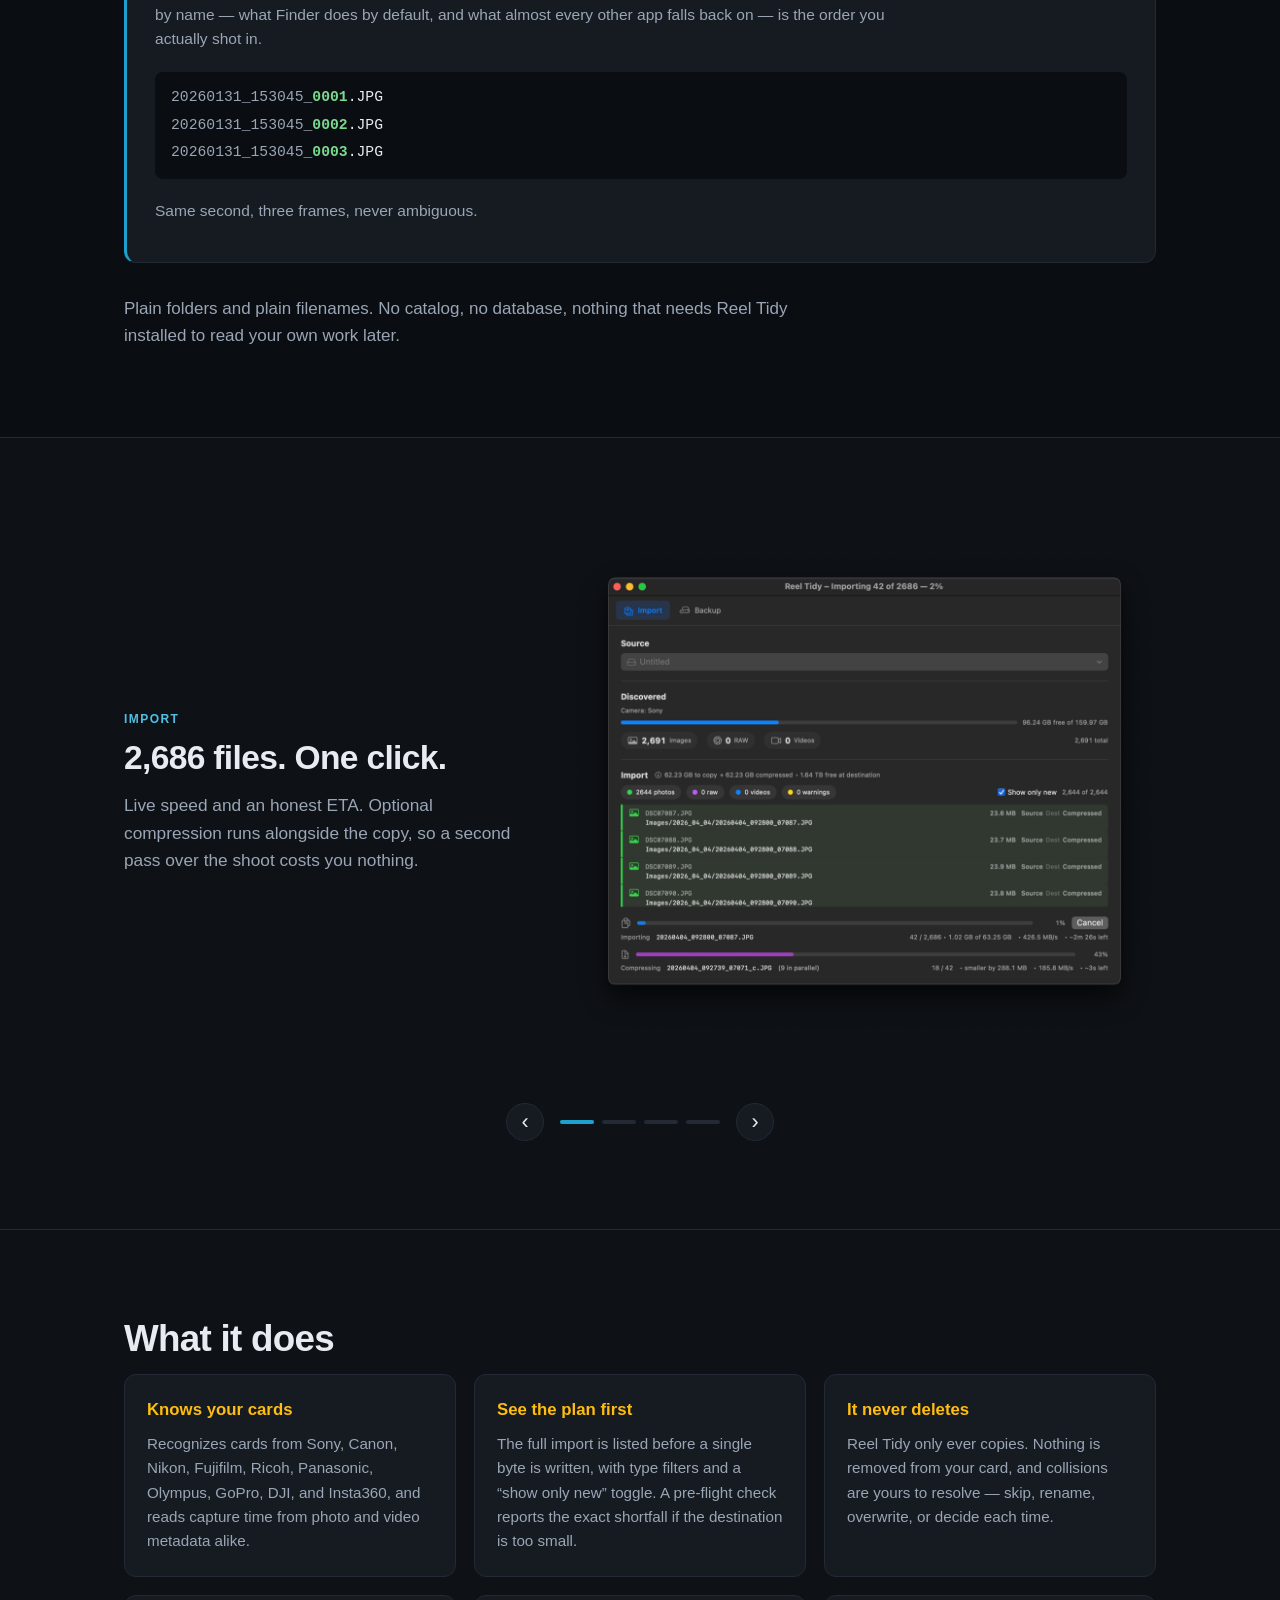
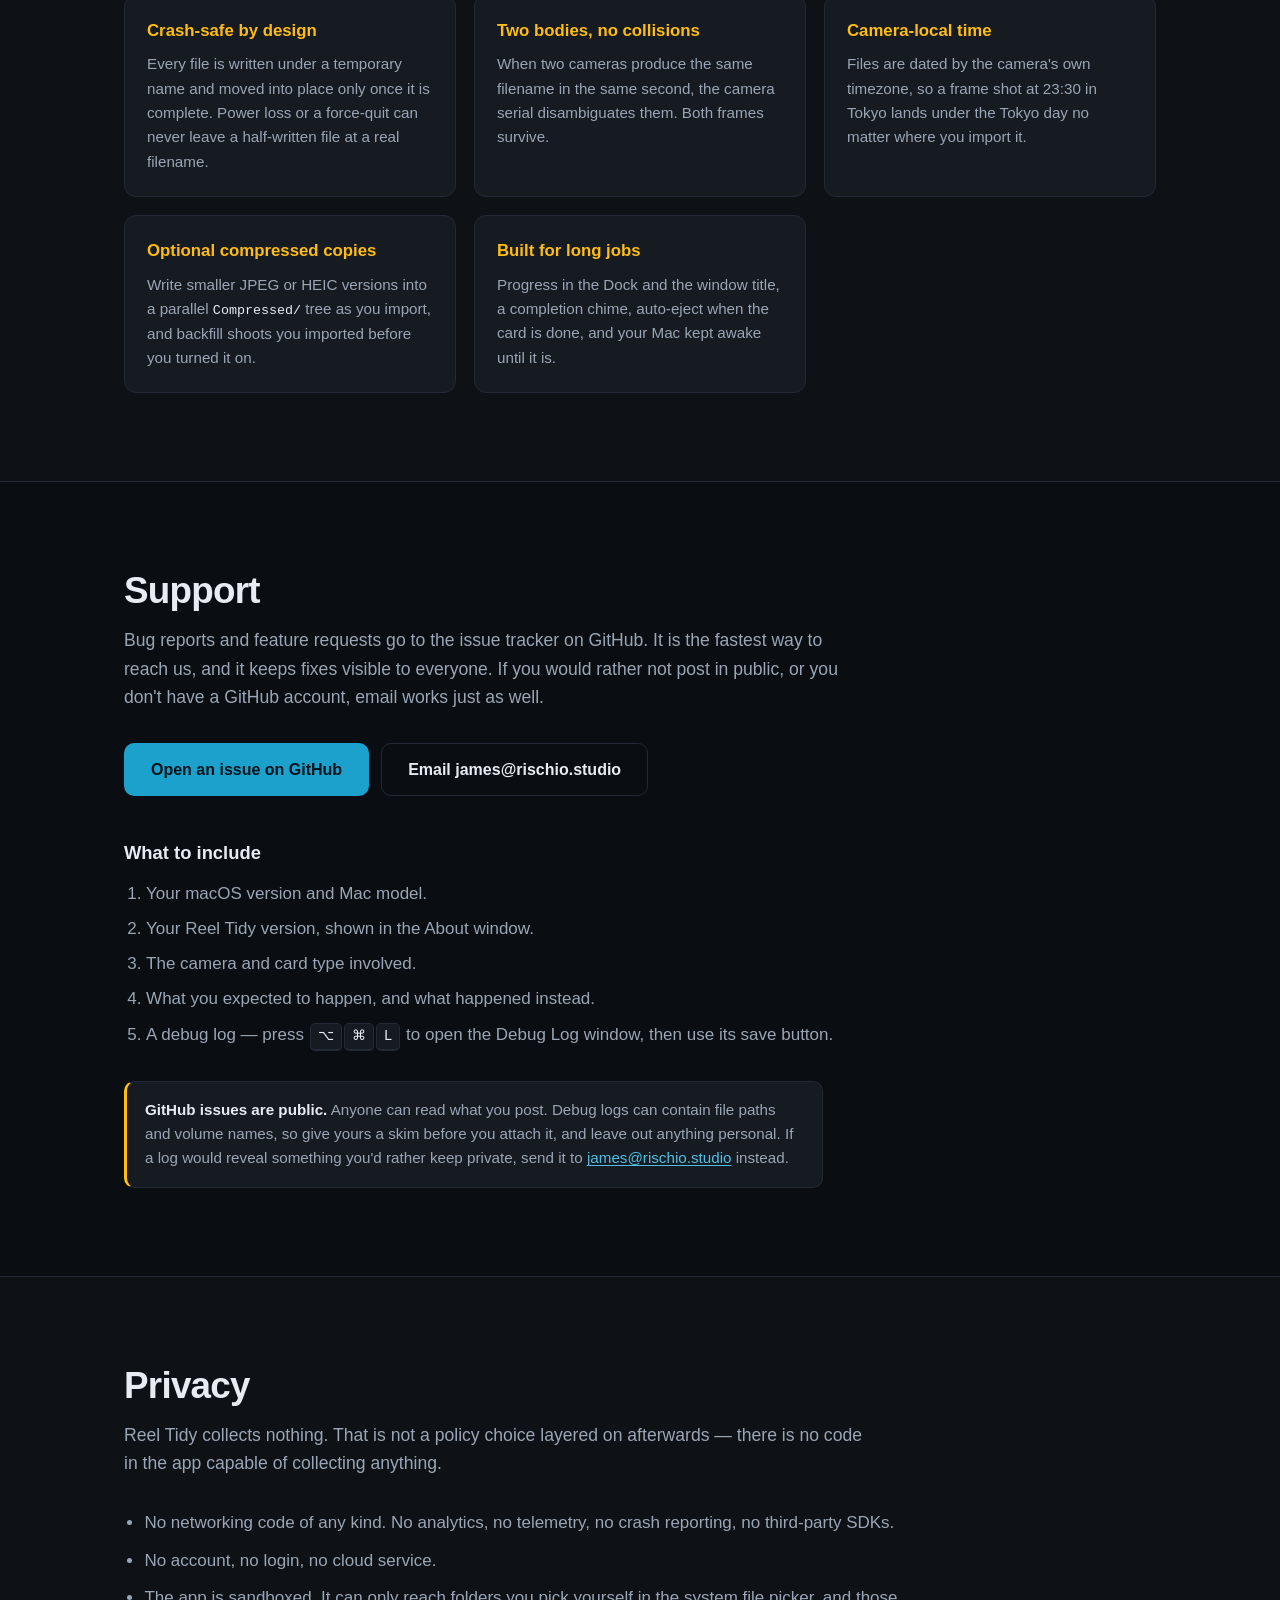
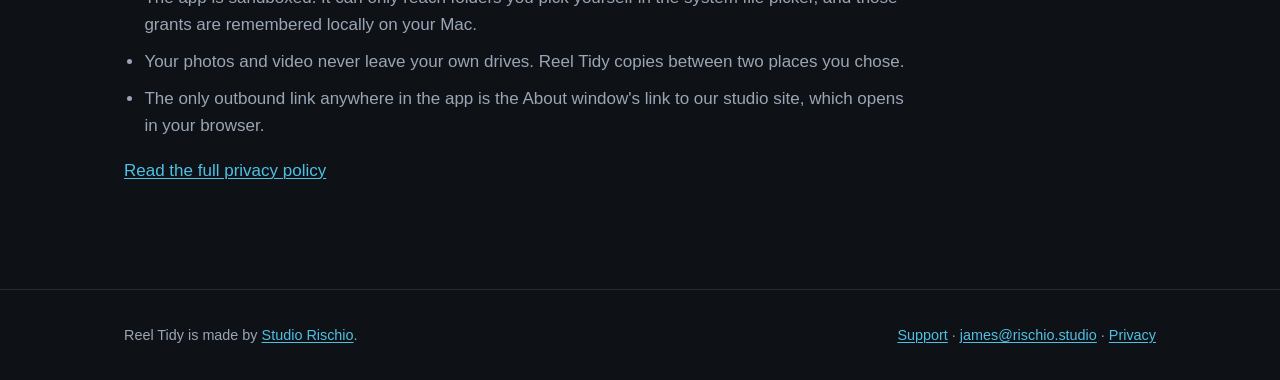
==== commit 4fd42982: "updated contact and information" ====
--- a/index.html
+++ b/index.html
@@ -79,9 +79,31 @@
         </div>
         <div class="legend__item">
           <dt class="k-seq">0001</dt>
-          <dd>The camera's own frame number, preserved verbatim. The number on the back of the camera is the number in the filename.</dd>
+          <dd>The camera's own frame number, preserved verbatim. The number on the back of the camera is the number in the filename — and it is what keeps a burst in order.</dd>
         </div>
       </dl>
+
+      <div class="insight">
+        <h3>Bursts stay in the order you shot them</h3>
+        <p>
+          Capture time is recorded only down to the second. Shoot a burst at ten frames a
+          second and all ten files carry the same timestamp — so anything sorting purely by
+          capture time is free to hand them back in any order at all. Reviewing a sequence
+          becomes a puzzle: the frame where the expression lands can end up before the one
+          that set it up.
+        </p>
+        <p>
+          Reel Tidy appends the camera's own frame counter, which never repeats and only
+          ever climbs. A plain sort by name — what Finder does by default, and what almost
+          every other app falls back on — is the order you actually shot in.
+        </p>
+        <ul class="burst" aria-label="Three frames captured in the same second">
+          <li><span class="dim">20260131_153045_</span><b class="k-seq">0001</b>.JPG</li>
+          <li><span class="dim">20260131_153045_</span><b class="k-seq">0002</b>.JPG</li>
+          <li><span class="dim">20260131_153045_</span><b class="k-seq">0003</b>.JPG</li>
+        </ul>
+        <p class="insight__tail">Same second, three frames, never ambiguous.</p>
+      </div>
 
       <p class="section__note">
         Plain folders and plain filenames. No catalog, no database, nothing that needs
@@ -215,12 +237,16 @@
       <h2 id="support-h">Support</h2>
       <p class="section__lede">
         Bug reports and feature requests go to the issue tracker on GitHub. It is the fastest
-        way to reach us, and it keeps fixes visible to everyone.
-      </p>
-
-      <p>
+        way to reach us, and it keeps fixes visible to everyone. If you would rather not post
+        in public, or you don't have a GitHub account, email works just as well.
+      </p>
+
+      <p class="btn-row">
         <a class="btn btn--primary" href="https://github.com/studio-rischio/Reel-Tidy-Support/issues">
           Open an issue on GitHub
+        </a>
+        <a class="btn btn--ghost" href="mailto:james@rischio.studio?subject=Reel%20Tidy%20support">
+          Email james@rischio.studio
         </a>
       </p>
 
@@ -236,7 +262,9 @@
       <p class="callout">
         <strong>GitHub issues are public.</strong> Anyone can read what you post. Debug logs can
         contain file paths and volume names, so give yours a skim before you attach it, and leave
-        out anything personal.
+        out anything personal. If a log would reveal something you'd rather keep private, send it
+        to <a href="mailto:james@rischio.studio?subject=Reel%20Tidy%20support">james@rischio.studio</a>
+        instead.
       </p>
     </div>
   </section>
@@ -264,7 +292,7 @@
 <footer class="site-footer">
   <div class="wrap site-footer__inner">
     <p>Reel Tidy is made by <a href="https://rischio.studio/">Studio Rischio</a>.</p>
-    <p><a href="https://github.com/studio-rischio/Reel-Tidy-Support/issues">Support</a> · <a href="privacy.html">Privacy</a></p>
+    <p><a href="#support">Support</a> · <a href="mailto:james@rischio.studio?subject=Reel%20Tidy%20support">james@rischio.studio</a> · <a href="privacy.html">Privacy</a></p>
   </div>
 </footer>
 
--- a/styles.css
+++ b/styles.css
@@ -171,6 +171,24 @@
   color: #04141B;
 }
 
+.btn--ghost {
+  background: transparent;
+  border-color: var(--line);
+  color: var(--text);
+}
+.btn--ghost:hover {
+  border-color: var(--cyan);
+  color: var(--cyan-bright);
+}
+
+.btn-row {
+  display: flex;
+  flex-wrap: wrap;
+  gap: 12px;
+  align-items: center;
+}
+.btn-row .btn { margin-top: 0; }
+
 /* The app is not on the store yet — this state is deliberately not a link. */
 .btn--pending {
   background: transparent;
@@ -287,6 +305,51 @@
   margin: 0;
   color: var(--text-dim);
   font-size: .95rem;
+}
+
+/* Why the frame number is in there at all. */
+.insight {
+  margin: 36px 0 0;
+  padding: 24px clamp(20px, 4vw, 28px);
+  background: var(--bg-raised);
+  border: 1px solid var(--line);
+  border-left: 3px solid var(--cyan);
+  border-radius: 12px;
+}
+
+.insight h3 {
+  margin: 0 0 12px;
+  font-size: clamp(1.1rem, 3vw, 1.3rem);
+  letter-spacing: -.01em;
+}
+
+.insight p {
+  margin: 0 0 14px;
+  max-width: 48em;
+  color: var(--text-dim);
+  font-size: .97rem;
+}
+
+.burst {
+  list-style: none;
+  margin: 20px 0;
+  padding: 14px 16px;
+  background: var(--bg-sunken);
+  border-radius: 8px;
+  font-family: var(--mono);
+  font-size: .92rem;
+  overflow-x: auto;
+}
+
+.burst li { white-space: nowrap; }
+.burst li + li { margin-top: 4px; }
+.burst .dim { color: var(--text-dim); }
+.burst b { font-weight: 600; }
+
+.insight__tail {
+  margin: 0;
+  color: var(--text);
+  font-weight: 500;
 }
 
 /* ---------- screenshot carousel ----------
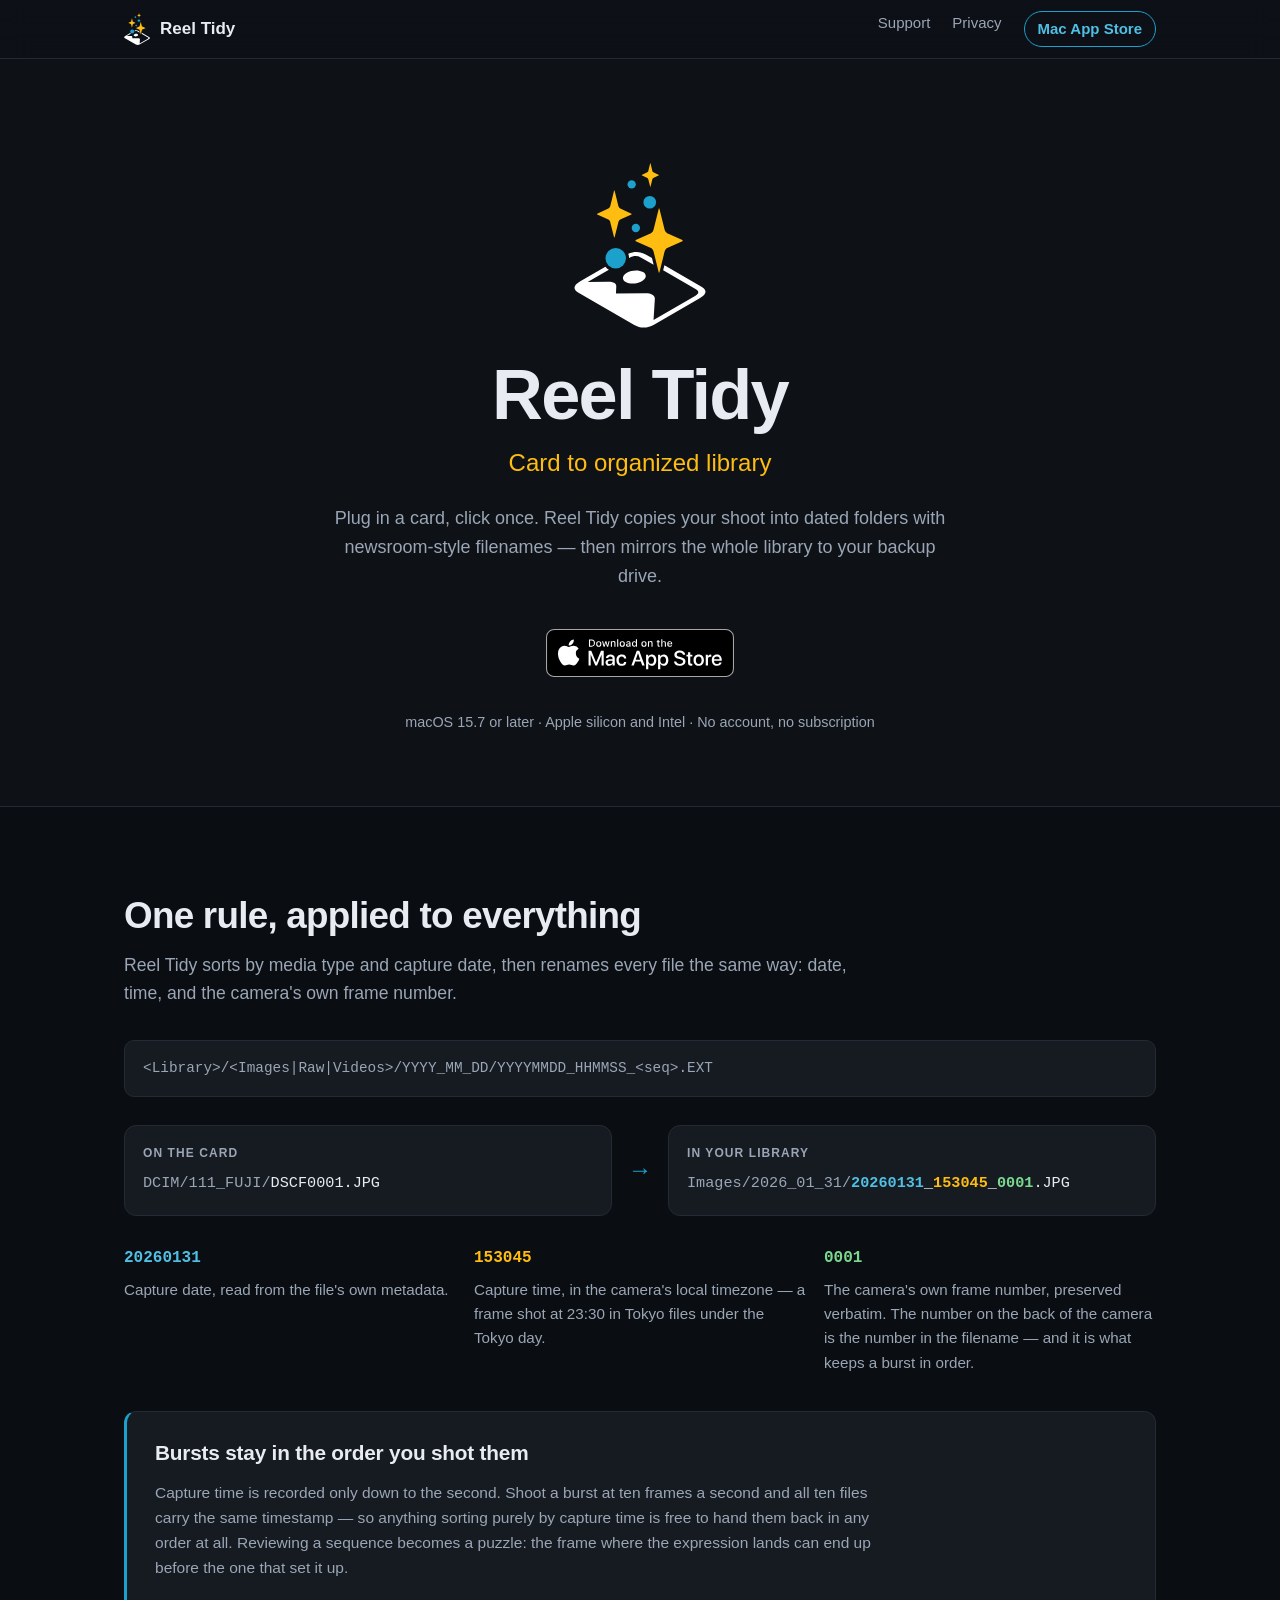
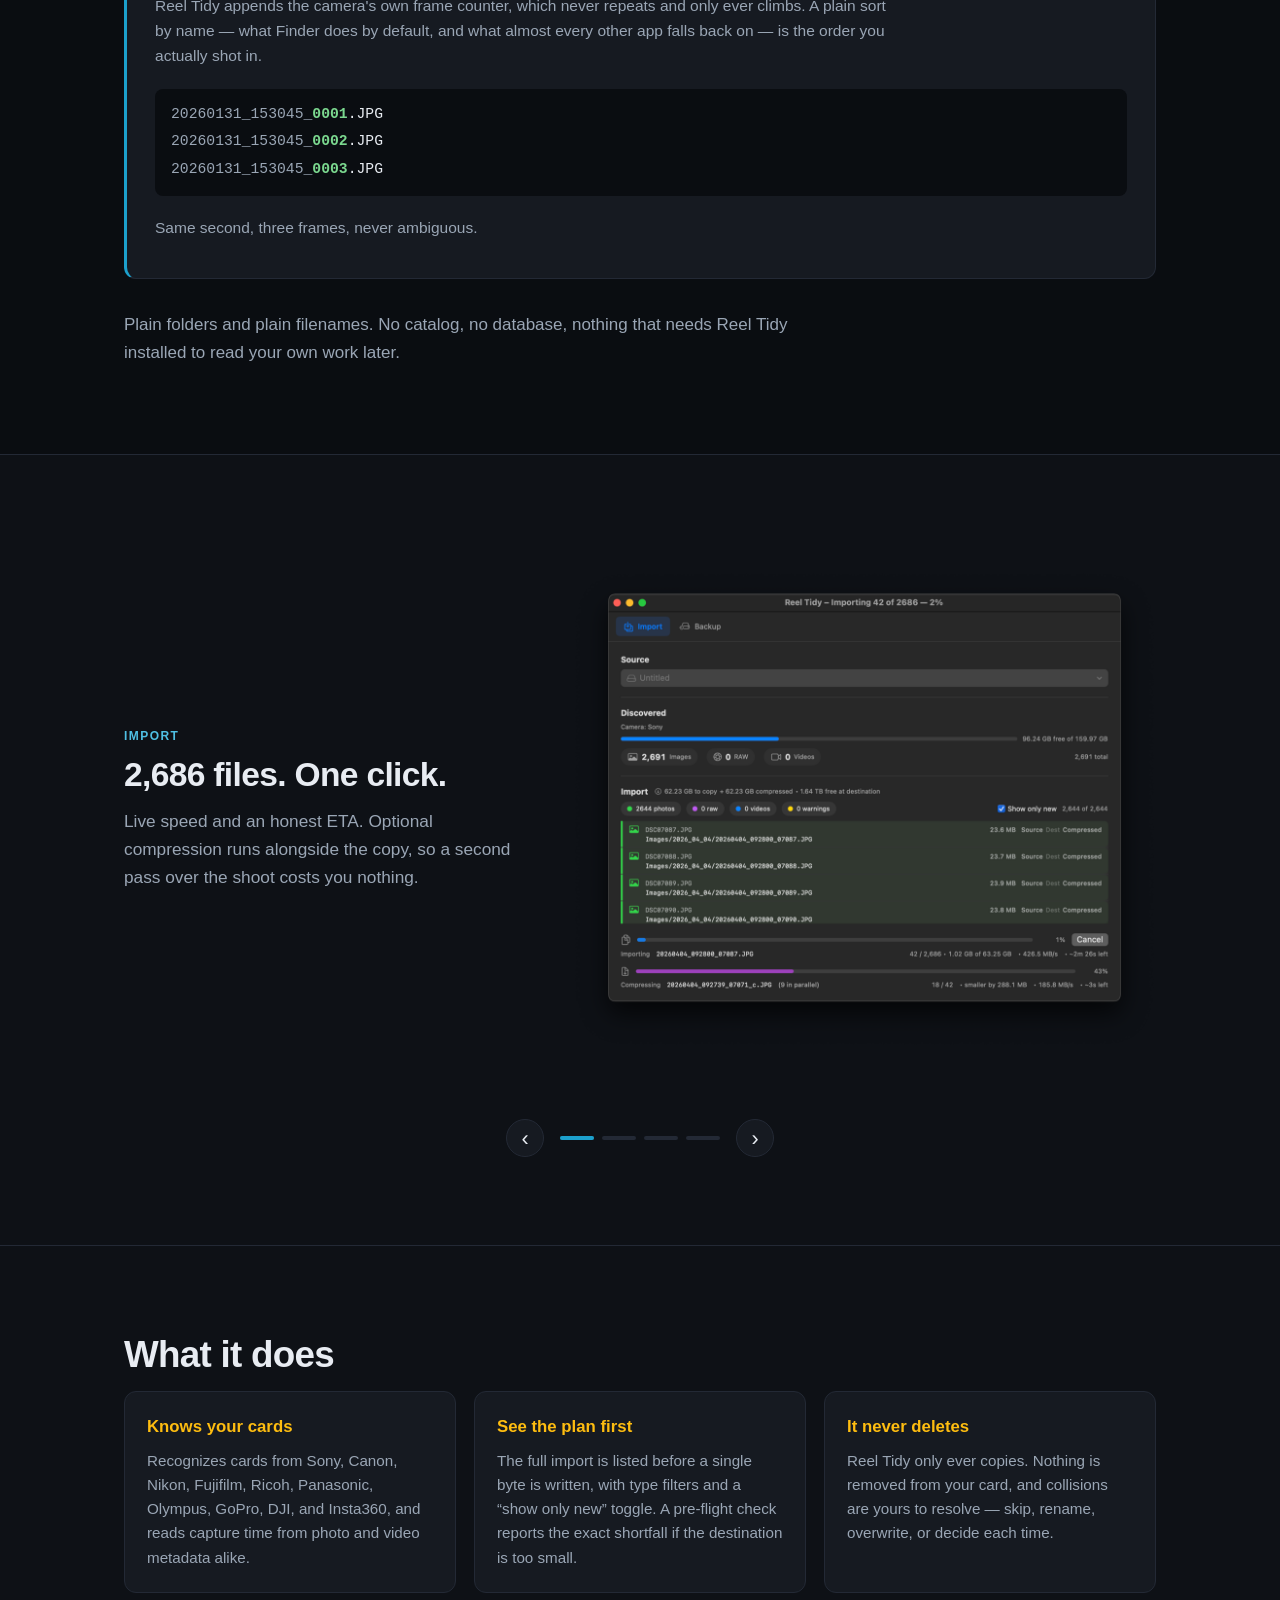
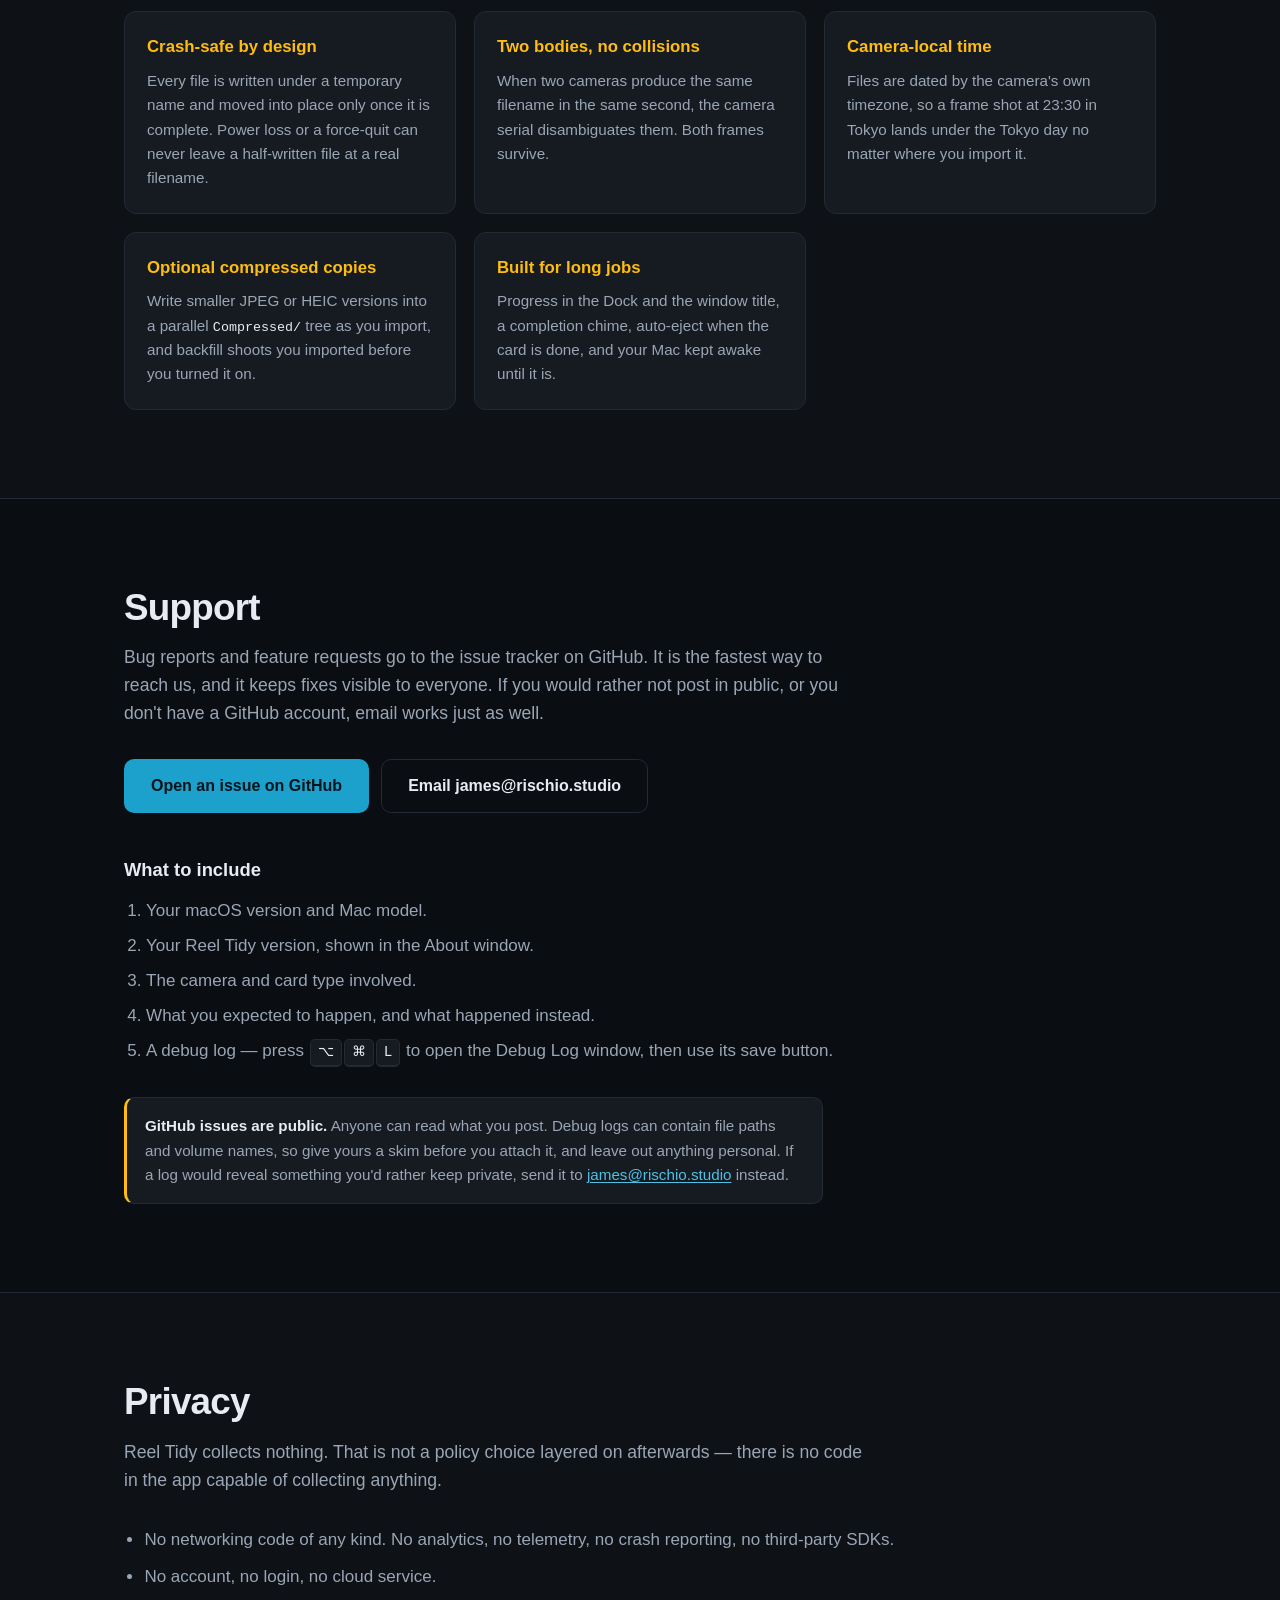
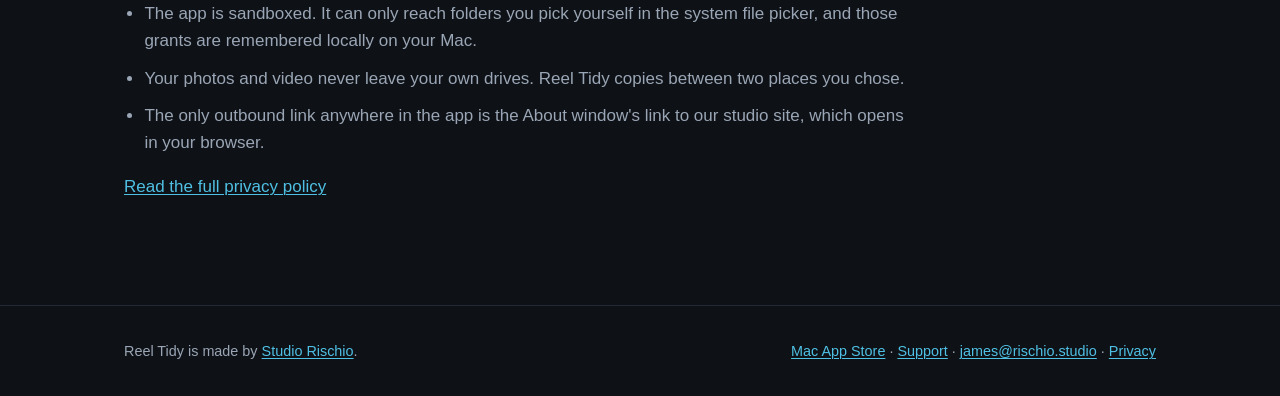
==== commit a95cae68: "Link the live Mac App Store listing The app is published, so the "Coming to the Mac App Store" place" ====
--- a/index.html
+++ b/index.html
@@ -21,7 +21,8 @@
     </a>
     <nav aria-label="Primary">
       <a href="#support">Support</a>
-      <a href="privacy.html">Privacy</a>
+      <a class="nav-minor" href="privacy.html">Privacy</a>
+      <a class="nav-cta" href="https://apps.apple.com/us/app/reel-tidy/id6763144575?mt=12">Mac App Store</a>
     </nav>
   </div>
 </header>
@@ -38,9 +39,15 @@
         newsroom-style filenames — then mirrors the whole library to your backup drive.
       </p>
 
-      <!-- TODO: app is not published yet. When the App Store URL is confirmed, replace this
-           span with <a class="btn btn--primary" href="…">Download on the Mac App Store</a>. -->
-      <p class="btn btn--pending" role="note">Coming to the Mac App Store</p>
+      <!-- Apple's official badge, unmodified, from the Apple Marketing Tools site.
+           Its proportions and colors must not be altered; only its size may change. -->
+      <p class="hero__cta">
+        <a class="badge-link" href="https://apps.apple.com/us/app/reel-tidy/id6763144575?mt=12">
+          <img src="assets/mac-app-store-badge.svg"
+               alt="Download Reel Tidy on the Mac App Store"
+               width="156" height="40">
+        </a>
+      </p>
 
       <p class="hero__meta">macOS 15.7 or later · Apple silicon and Intel · No account, no subscription</p>
     </div>
@@ -292,7 +299,7 @@
 <footer class="site-footer">
   <div class="wrap site-footer__inner">
     <p>Reel Tidy is made by <a href="https://rischio.studio/">Studio Rischio</a>.</p>
-    <p><a href="#support">Support</a> · <a href="mailto:james@rischio.studio?subject=Reel%20Tidy%20support">james@rischio.studio</a> · <a href="privacy.html">Privacy</a></p>
+    <p><a href="https://apps.apple.com/us/app/reel-tidy/id6763144575?mt=12">Mac App Store</a> · <a href="#support">Support</a> · <a href="mailto:james@rischio.studio?subject=Reel%20Tidy%20support">james@rischio.studio</a> · <a href="privacy.html">Privacy</a></p>
   </div>
 </footer>
 
--- a/styles.css
+++ b/styles.css
@@ -107,6 +107,19 @@
 .site-header nav a { color: var(--text-dim); text-decoration: none; }
 .site-header nav a:hover { color: var(--yellow); }
 
+/* The store link is the one action in the header, so it reads as a chip. */
+.site-header nav .nav-cta {
+  padding: 5px 13px;
+  border: 1px solid var(--cyan);
+  border-radius: 999px;
+  color: var(--cyan-bright);
+  font-weight: 600;
+}
+.site-header nav .nav-cta:hover {
+  background: var(--cyan);
+  color: #04141B;
+}
+
 /* ---------- hero ---------- */
 
 .hero {
@@ -147,6 +160,26 @@
   margin: 20px 0 0;
   font-size: .9rem;
   color: var(--text-dim);
+}
+
+/* ---------- App Store badge ----------
+   Apple's artwork, used as supplied. Scale it only by height, never recolor it, and
+   keep clear space around it. Apple's minimum rendered height is 40px. */
+
+.hero__cta {
+  margin: 32px 0 0;
+}
+
+.badge-link {
+  display: inline-block;
+  padding: 6px;            /* clear space, so nothing crowds the badge */
+  border-radius: 10px;
+  line-height: 0;
+}
+
+.badge-link img {
+  width: auto;
+  height: 48px;            /* 156.1 x 40 native, proportions preserved */
 }
 
 /* ---------- buttons ---------- */
@@ -188,14 +221,6 @@
   align-items: center;
 }
 .btn-row .btn { margin-top: 0; }
-
-/* The app is not on the store yet — this state is deliberately not a link. */
-.btn--pending {
-  background: transparent;
-  border-color: var(--line);
-  color: var(--text-dim);
-  cursor: default;
-}
 
 /* ---------- sections ---------- */
 
@@ -651,6 +676,28 @@
   .carousel.is-ready .carousel__slide { align-content: start; }
 }
 
+/* Three header items overflow a phone; Privacy lives in the footer and is a whole
+   page of its own, so it is the one that goes. */
+@media (max-width: 620px) {
+  .wrap { padding-inline: 18px; }
+  .site-header nav { gap: 14px; font-size: 14px; }
+  .site-header nav .nav-minor { display: none; }
+  .site-header nav .nav-cta { padding: 5px 11px; }
+}
+
+/* Narrower still: drop the wordmark so the icon carries the brand and the store
+   link stays on screen. Hidden visually, not removed — the link keeps its name. */
+@media (max-width: 380px) {
+  .brand__name {
+    position: absolute;
+    width: 1px; height: 1px;
+    margin: -1px; padding: 0; border: 0;
+    clip-path: inset(50%);
+    overflow: hidden;
+    white-space: nowrap;
+  }
+}
+
 @media (max-width: 640px) {
   body { font-size: 16px; }
 
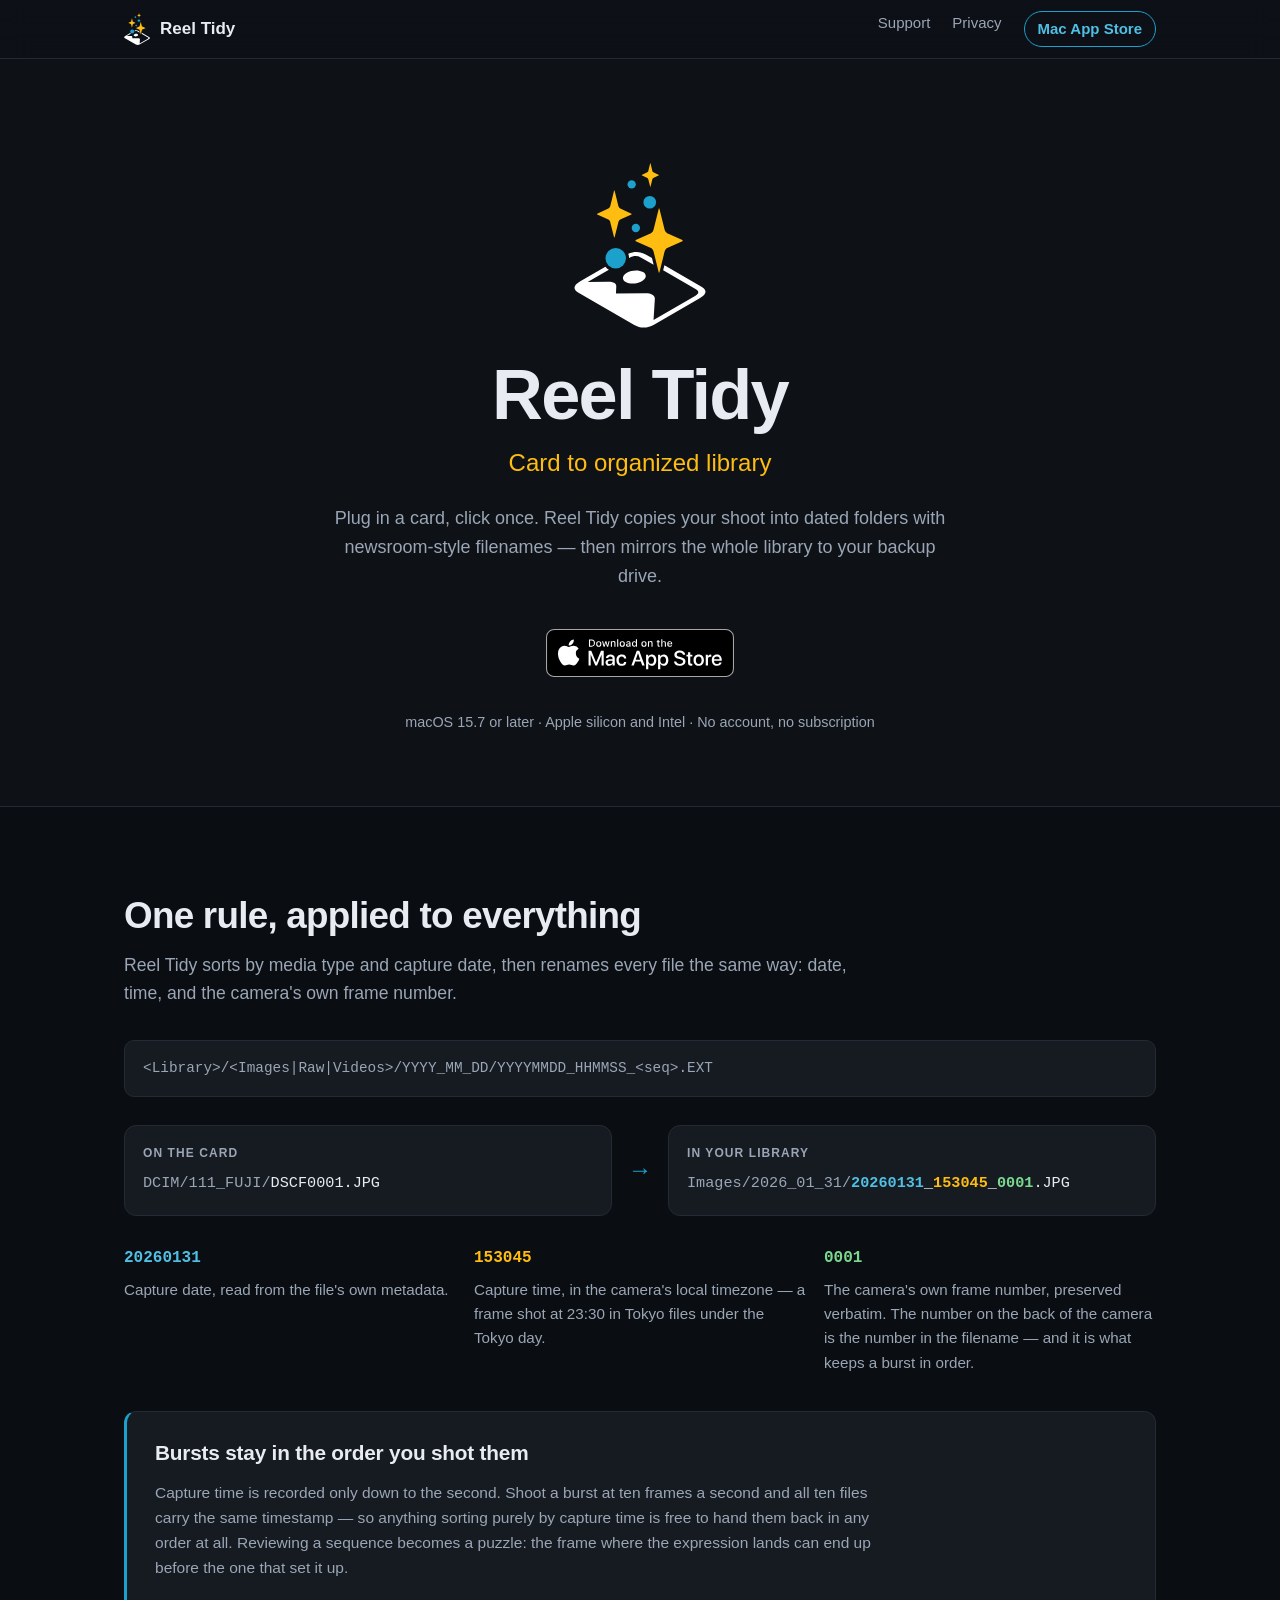
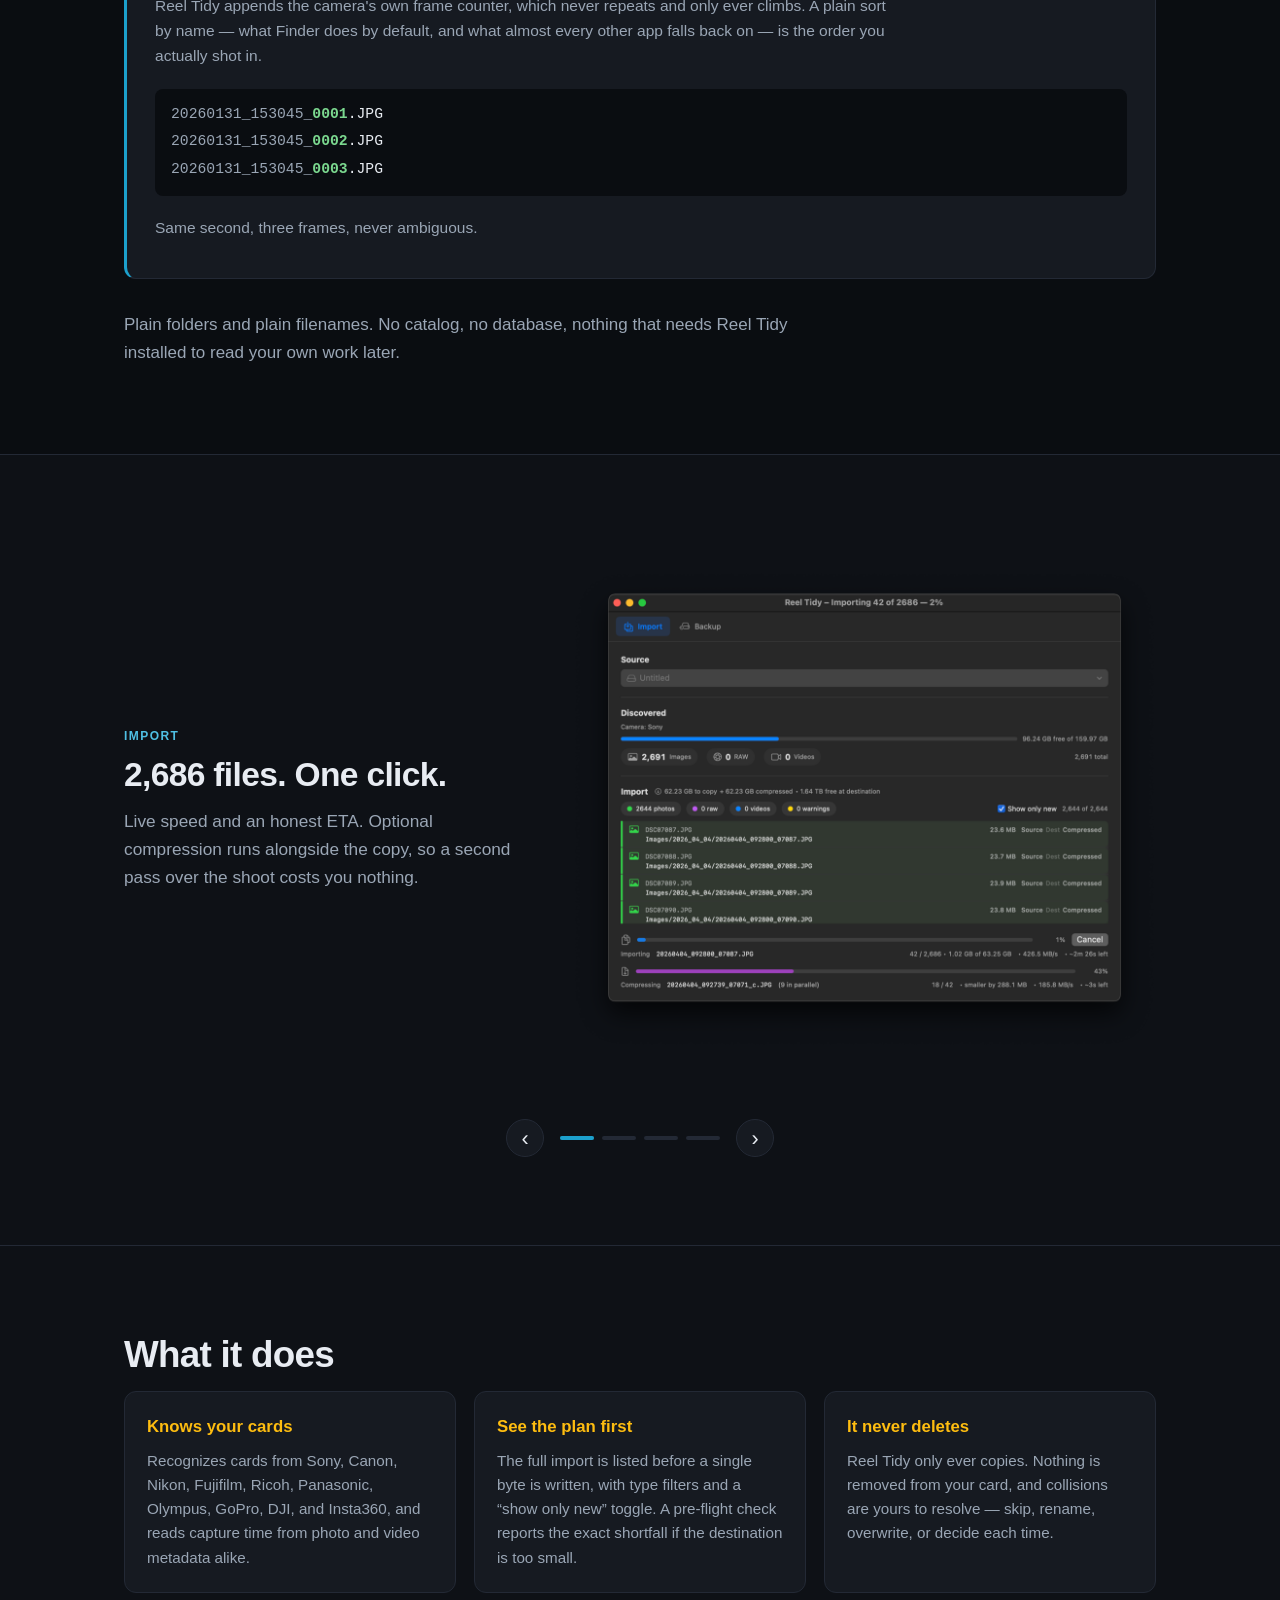
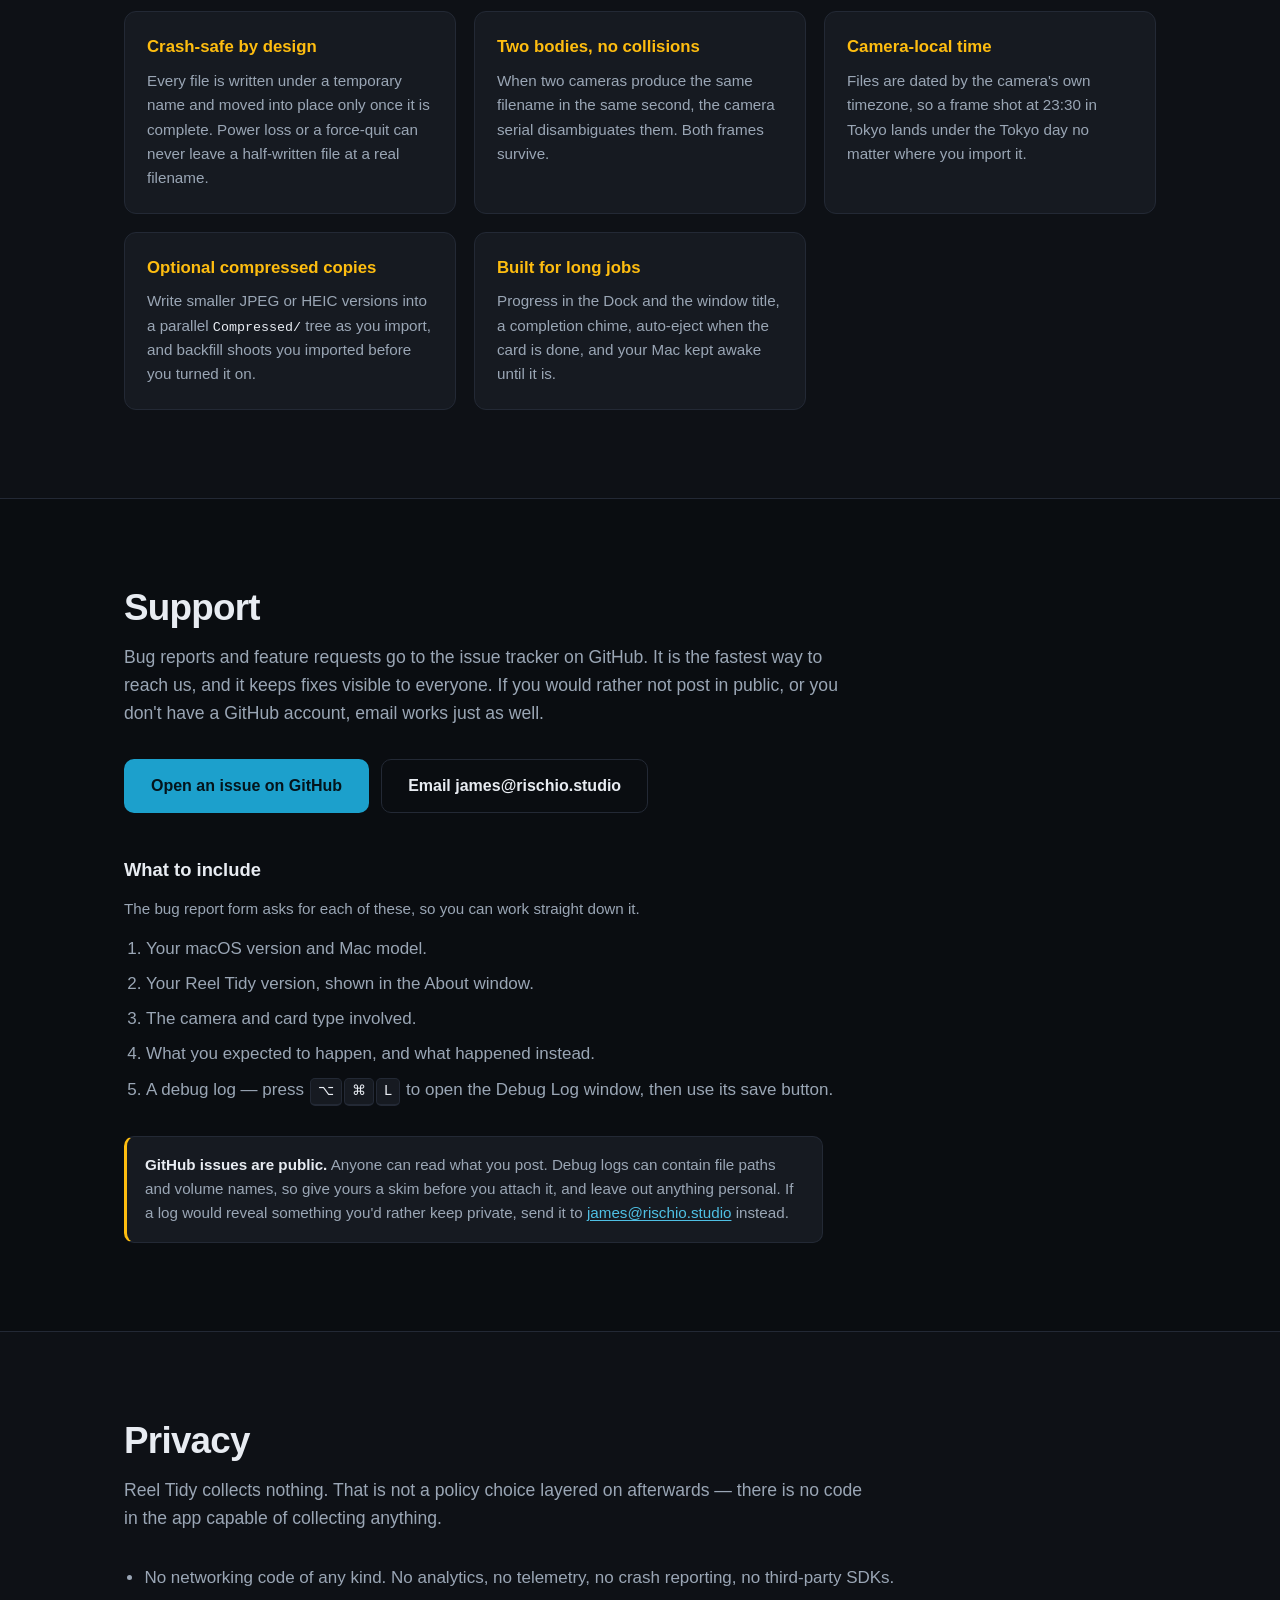
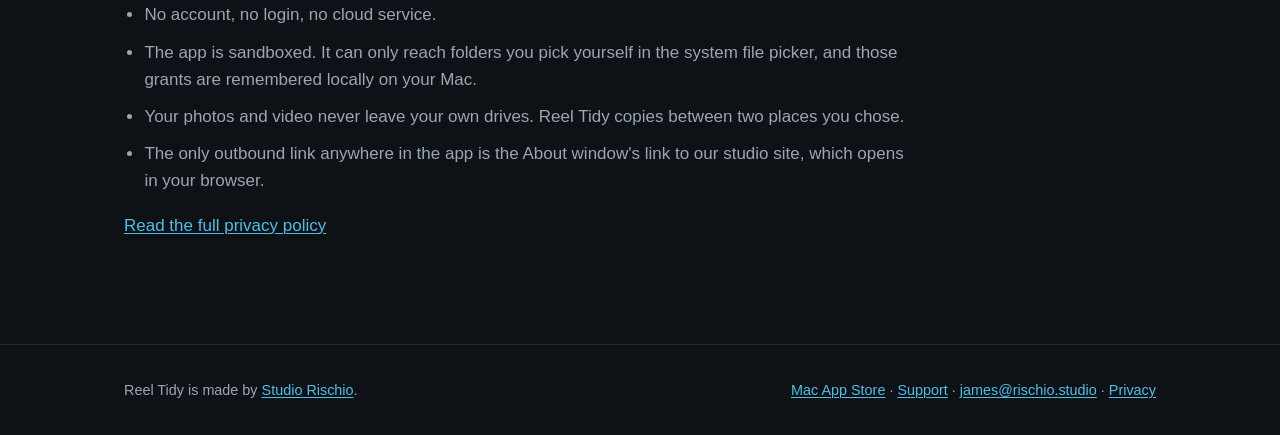
==== commit f60afc48: "Add issue forms for bug reports and feature requests Reports arrive as structured fields rather than" ====
--- a/index.html
+++ b/index.html
@@ -249,7 +249,7 @@
       </p>
 
       <p class="btn-row">
-        <a class="btn btn--primary" href="https://github.com/studio-rischio/Reel-Tidy-Support/issues">
+        <a class="btn btn--primary" href="https://github.com/studio-rischio/Reel-Tidy-Support/issues/new/choose">
           Open an issue on GitHub
         </a>
         <a class="btn btn--ghost" href="mailto:james@rischio.studio?subject=Reel%20Tidy%20support">
@@ -258,6 +258,9 @@
       </p>
 
       <h3>What to include</h3>
+      <p class="checklist-lede">
+        The bug report form asks for each of these, so you can work straight down it.
+      </p>
       <ol class="checklist">
         <li>Your macOS version and Mac model.</li>
         <li>Your Reel Tidy version, shown in the About window.</li>
--- a/styles.css
+++ b/styles.css
@@ -567,6 +567,13 @@
   font-size: 1.15rem;
 }
 
+.checklist-lede {
+  max-width: 42em;
+  margin: 0 0 14px;
+  color: var(--text-dim);
+  font-size: .95rem;
+}
+
 .checklist {
   max-width: 42em;
   margin: 0;
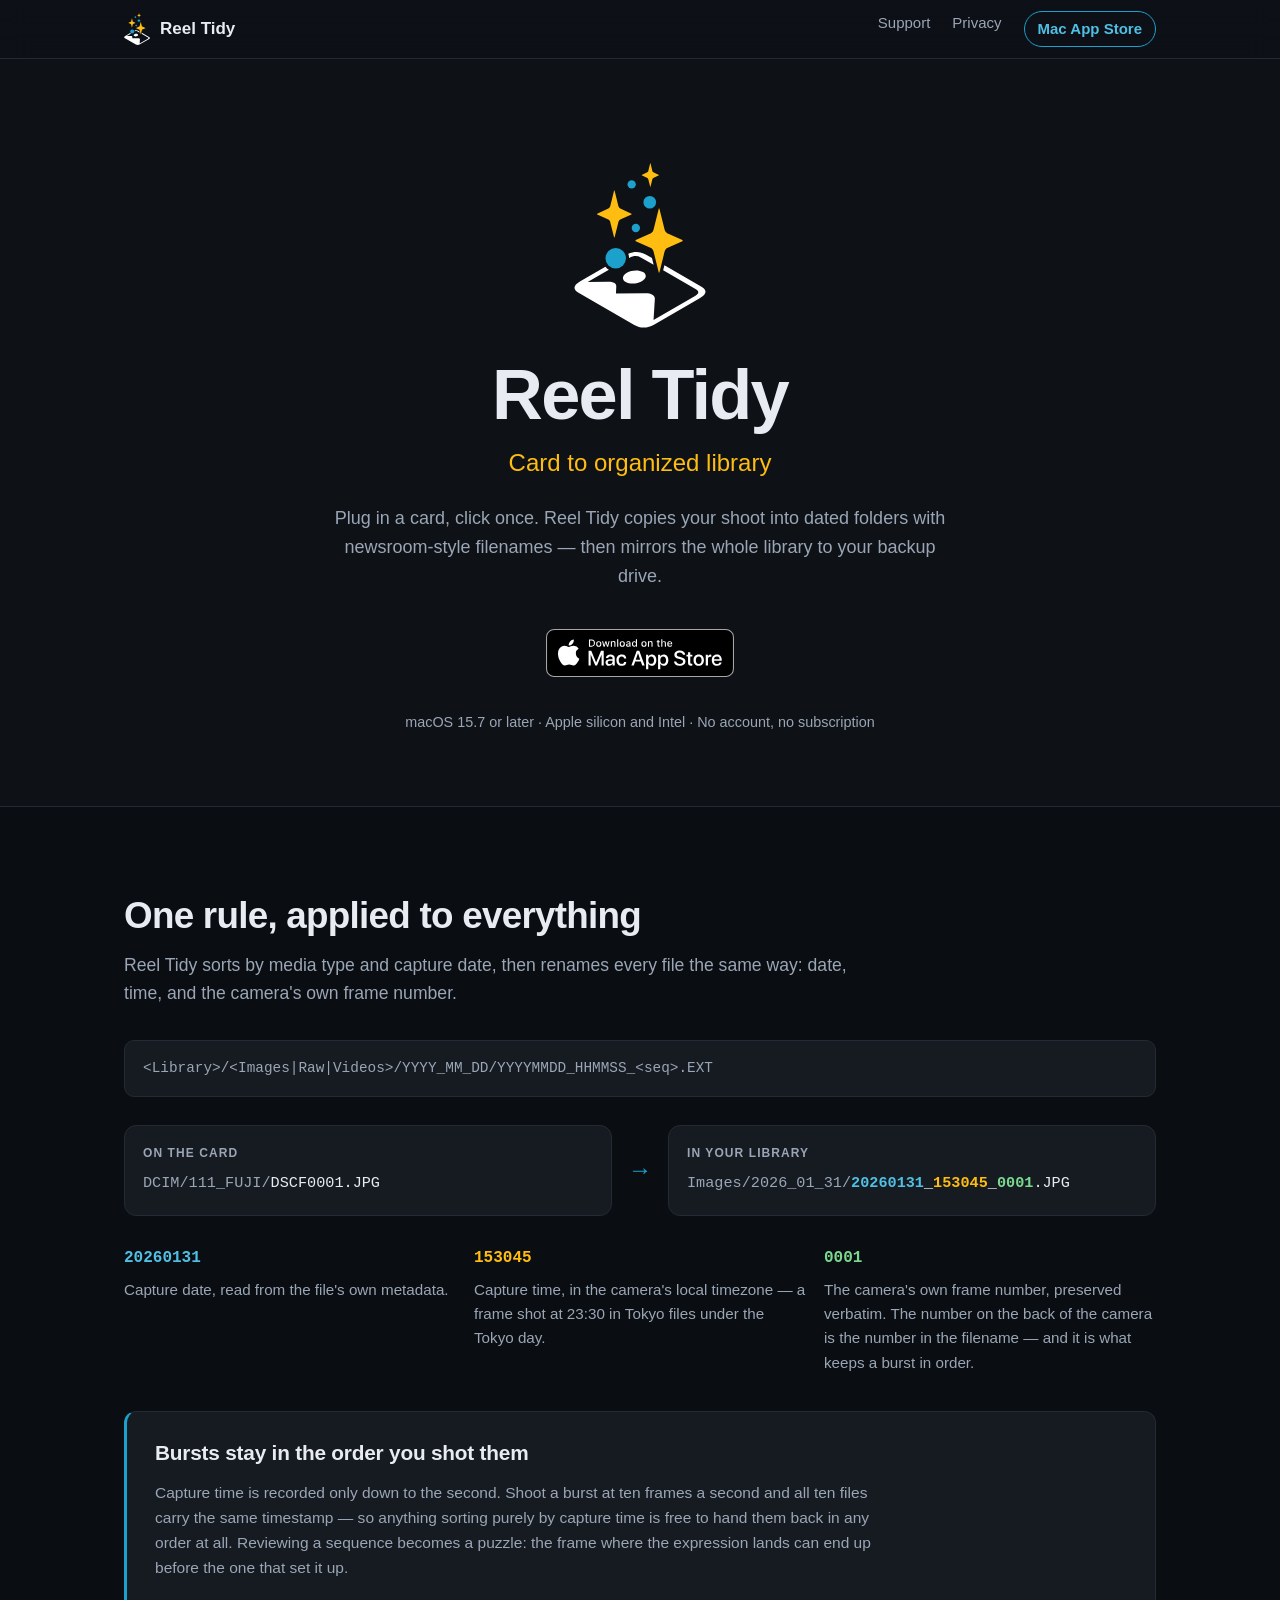
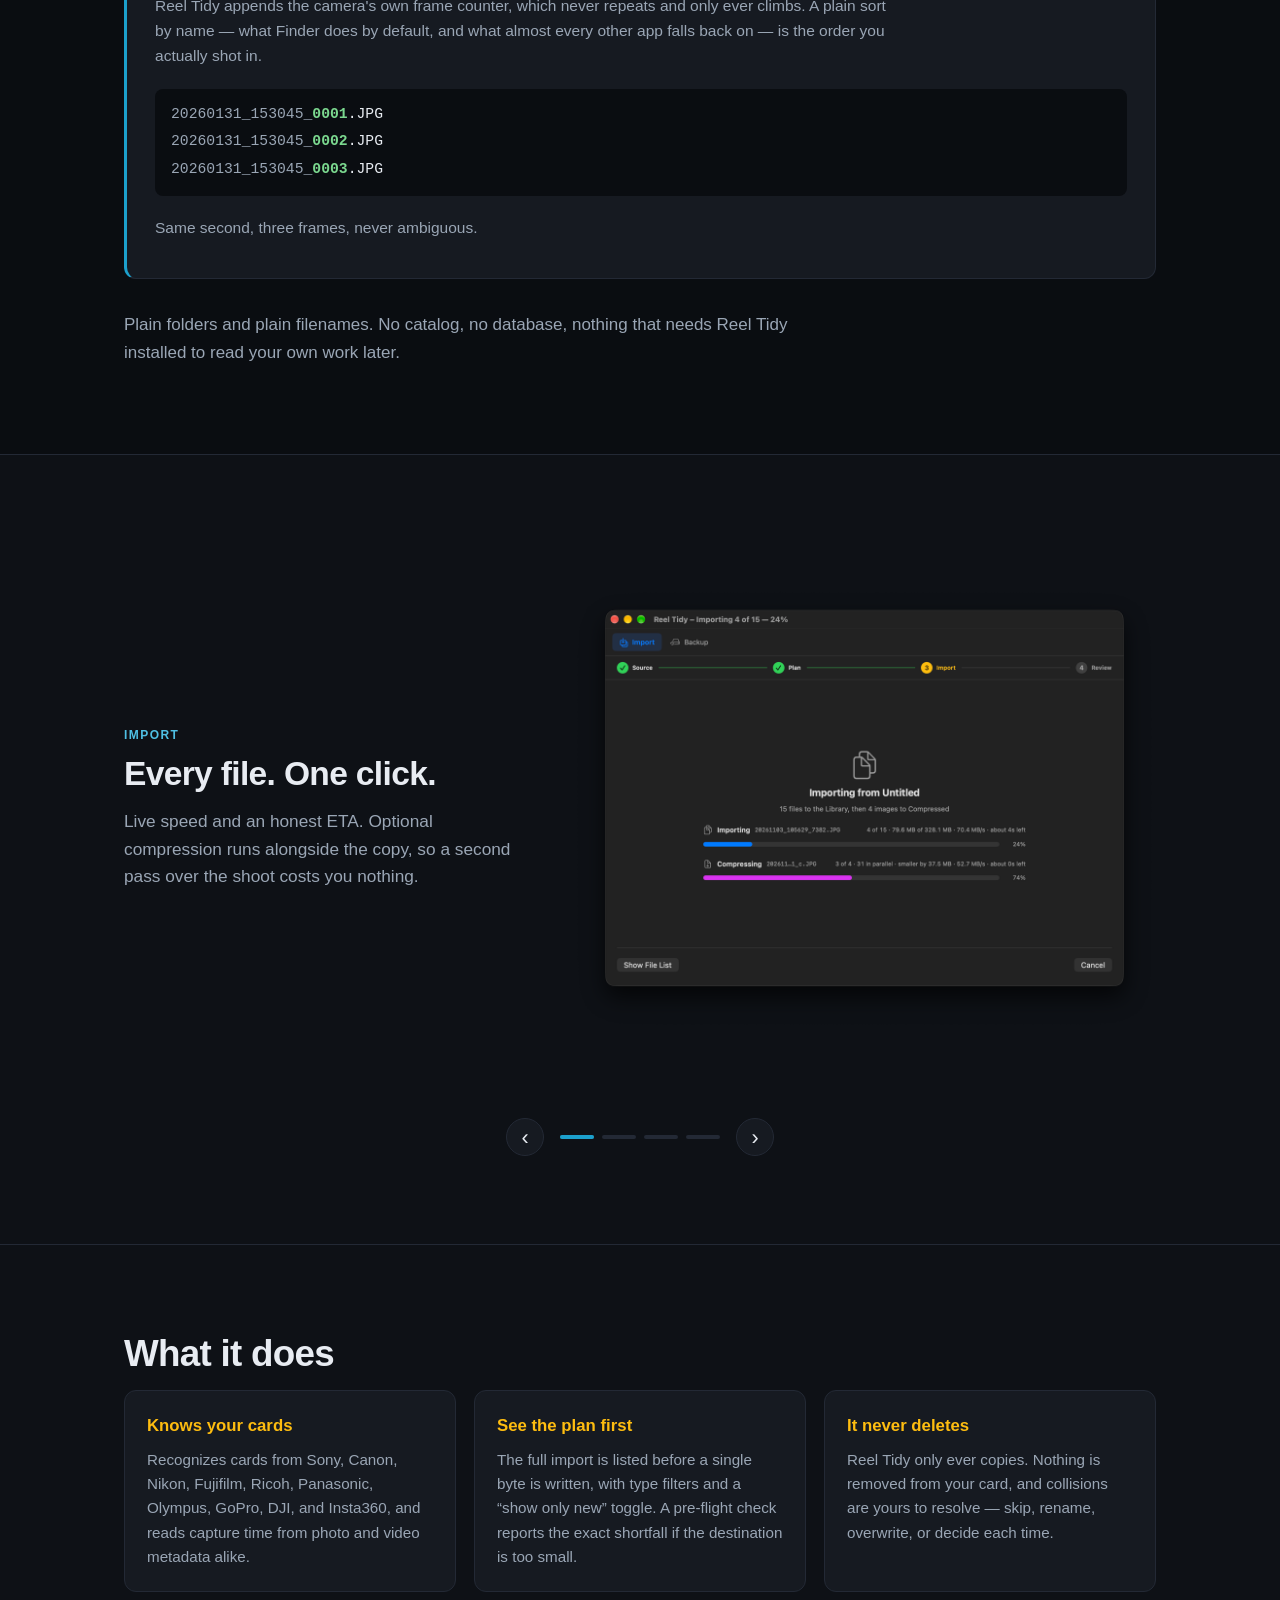
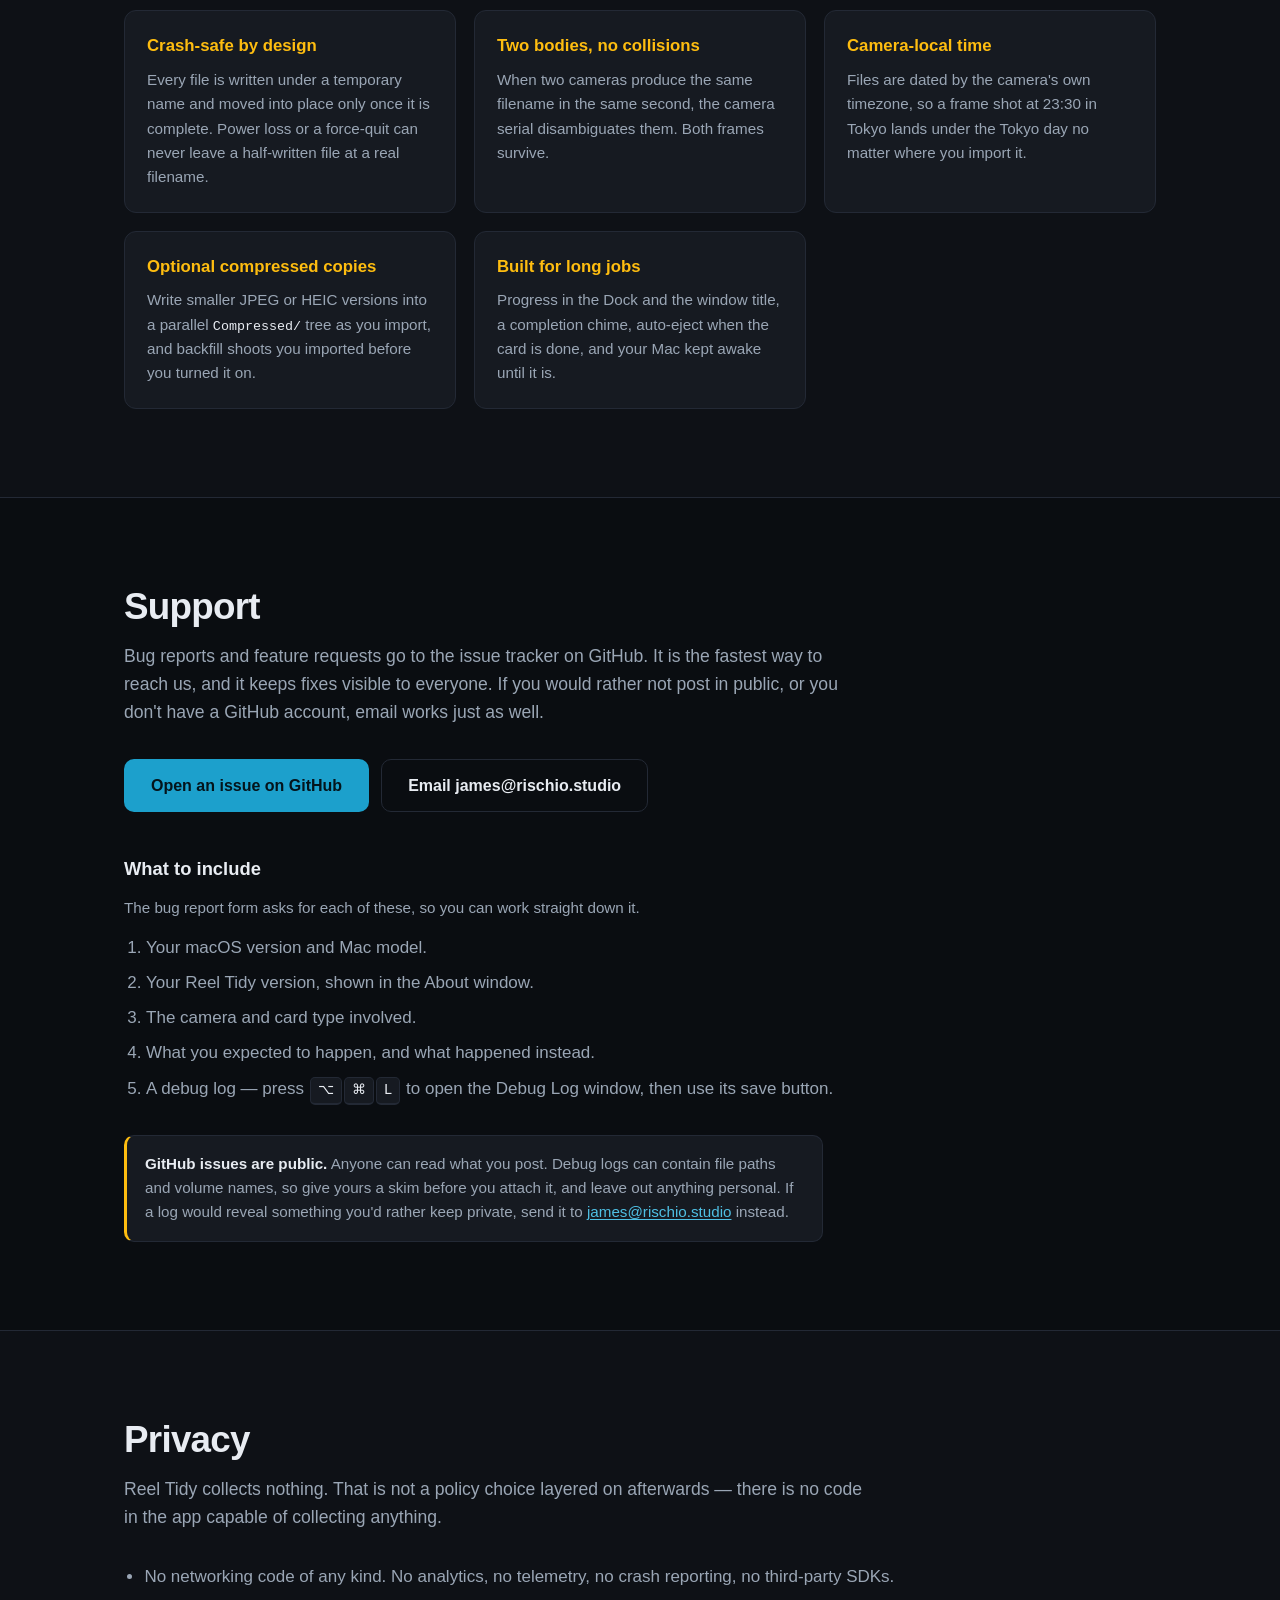
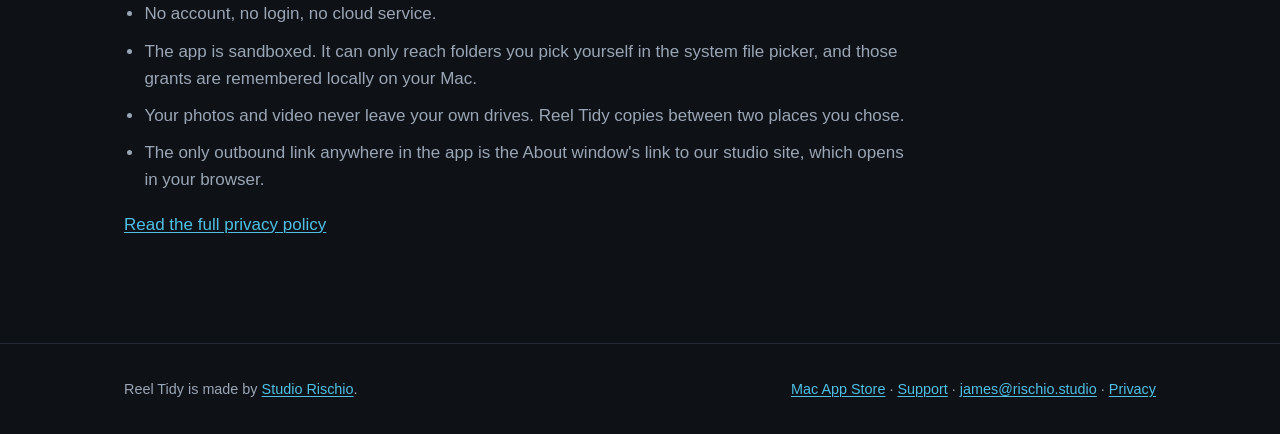
==== commit 088347f3: "Replace the carousel screenshots with the four-step flow Re-shot import-progress, source-picker and " ====
--- a/index.html
+++ b/index.html
@@ -133,12 +133,12 @@
           <div class="carousel__slide" role="group" aria-roledescription="slide" aria-label="1 of 4">
             <div class="carousel__text">
               <p class="carousel__eyebrow">Import</p>
-              <h3>2,686 files. One click.</h3>
+              <h3>Every file. One click.</h3>
               <p class="carousel__sub">Live speed and an honest ETA. Optional compression runs alongside the copy, so a second pass over the shoot costs you nothing.</p>
             </div>
             <div class="carousel__media">
-              <img src="assets/screenshots/import-progress.png" width="1200" height="982"
-                   alt="An import in progress. The window title reads &quot;Reel Tidy — Importing 42 of 2686&quot;. Each JPEG is listed beside the dated path it is being copied to, with a progress bar reporting 426.5 MB/s and about 2 minutes 26 seconds left, and a second bar showing compression running in parallel.">
+              <img src="assets/screenshots/import-progress.png" width="1200" height="906"
+                   alt="An import in progress on the third step of the four-step flow, with Source and Plan ticked off in the rail above. The window title reads &quot;Reel Tidy — Importing 4 of 15 — 24%&quot;. A blue bar reports the copy at 70.4 MB/s with about 4 seconds left, and a purple bar below it shows compression running in parallel, 3 of 4 images done and 37.5 MB smaller so far.">
             </div>
           </div>
 
@@ -161,8 +161,8 @@
               <p class="carousel__sub">SD, CFexpress, USB, or any folder on disk. You choose the source, Reel Tidy scans it and shows you the plan before it writes anything.</p>
             </div>
             <div class="carousel__media">
-              <img src="assets/screenshots/source-picker.png" width="1200" height="1096" loading="lazy"
-                   alt="The source picker open, listing connected external volumes alongside options to select any folder or browse all mounted volumes.">
+              <img src="assets/screenshots/source-picker.png" width="1200" height="906" loading="lazy"
+                   alt="The Import tab on its first step, Source, with the four-step rail (Source, Plan, Import, Review) across the top. The source picker is open, listing connected external volumes alongside options to select any folder or browse all mounted volumes.">
             </div>
           </div>
 
@@ -173,8 +173,8 @@
               <p class="carousel__sub">Mirror the library to another drive. No backup software, no hassle — and every re-run skips what is already there.</p>
             </div>
             <div class="carousel__media">
-              <img src="assets/screenshots/backup-plan.png" width="1200" height="1096" loading="lazy"
-                   alt="The Backup tab midway through a run, backing up 114,758 of 122,415 files at 137 MB/s. A counter shows 12,161 files still to copy against 110,254 already synced from previous runs.">
+              <img src="assets/screenshots/backup-plan.png" width="1200" height="906" loading="lazy"
+                   alt="The Backup tab on its third step, with Destination and Plan ticked off in the rail above. The window title reads &quot;Reel Tidy — Backing up 140811 of 144046 — 19%&quot;; a single progress bar reports 41.99 GB of 216.67 GB copied at 148.6 MB/s with about 19 minutes left, and a note that files already there are skipped.">
             </div>
           </div>
 
